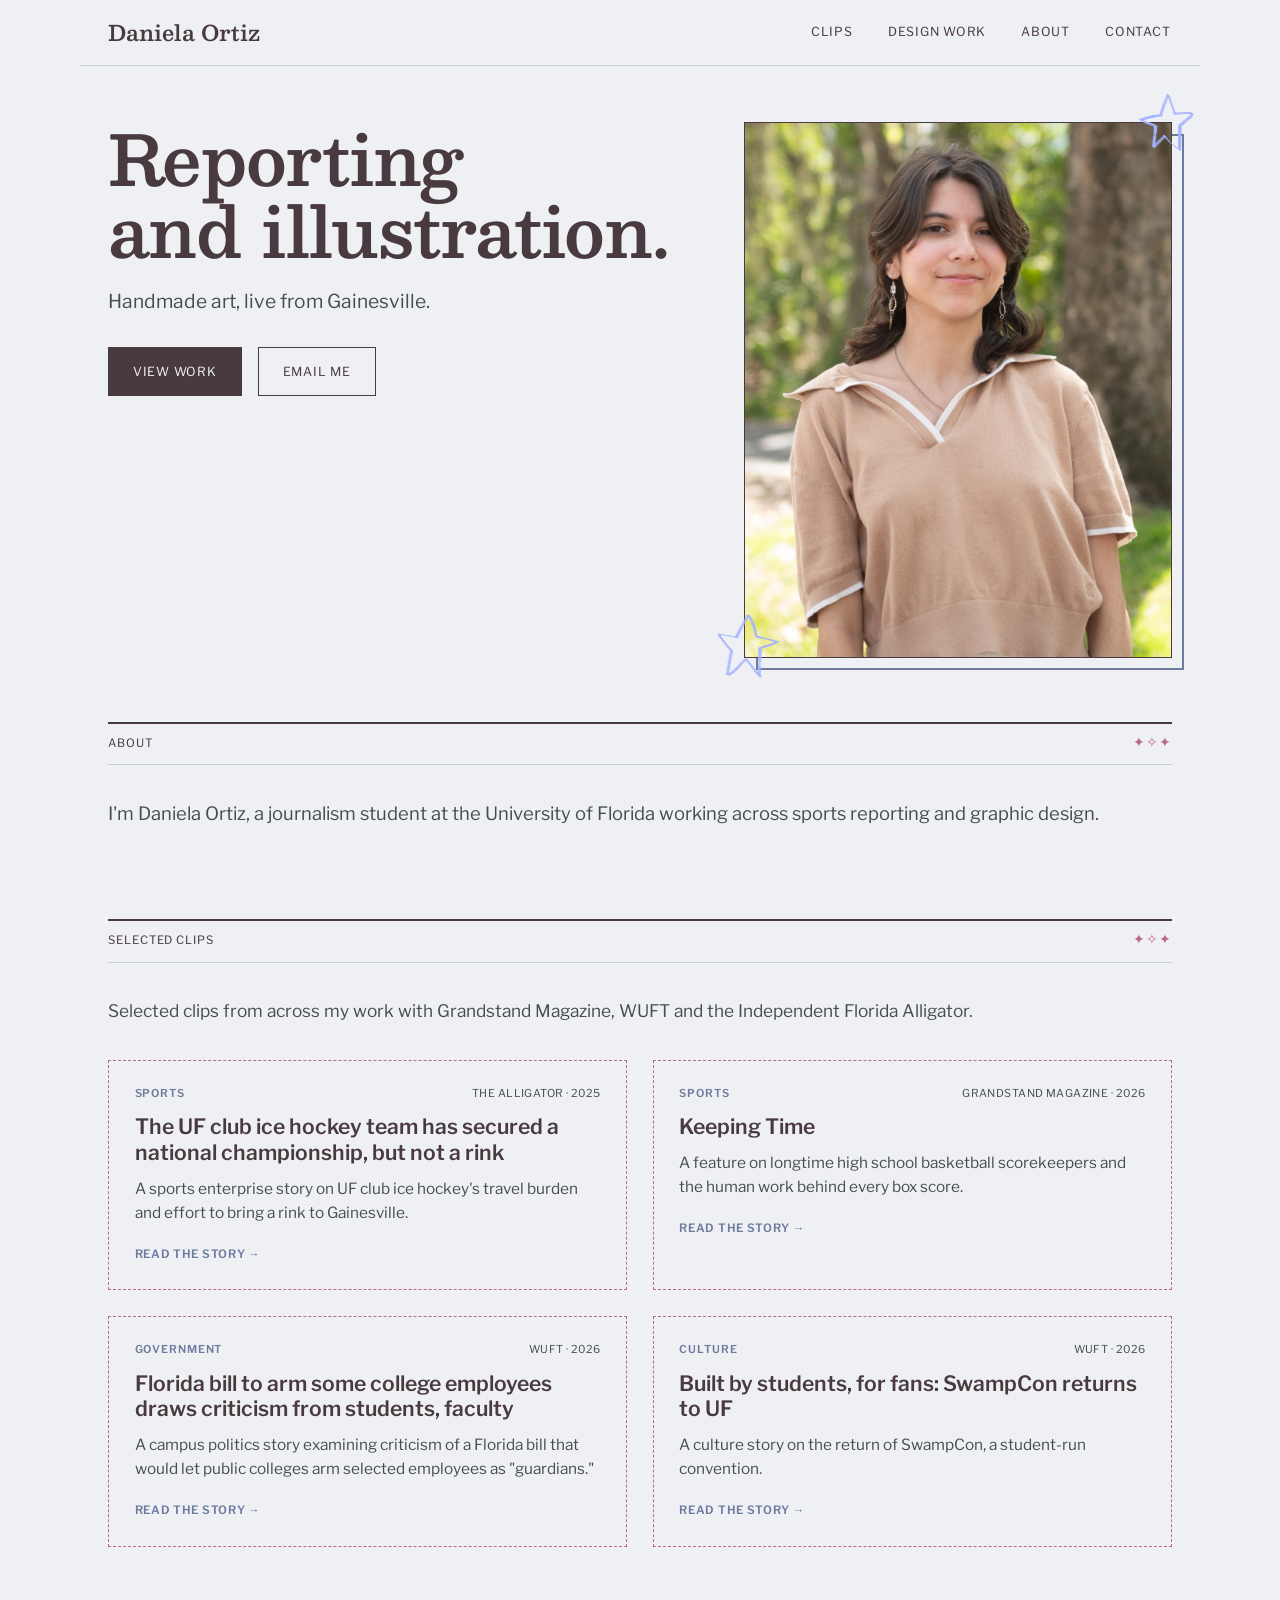
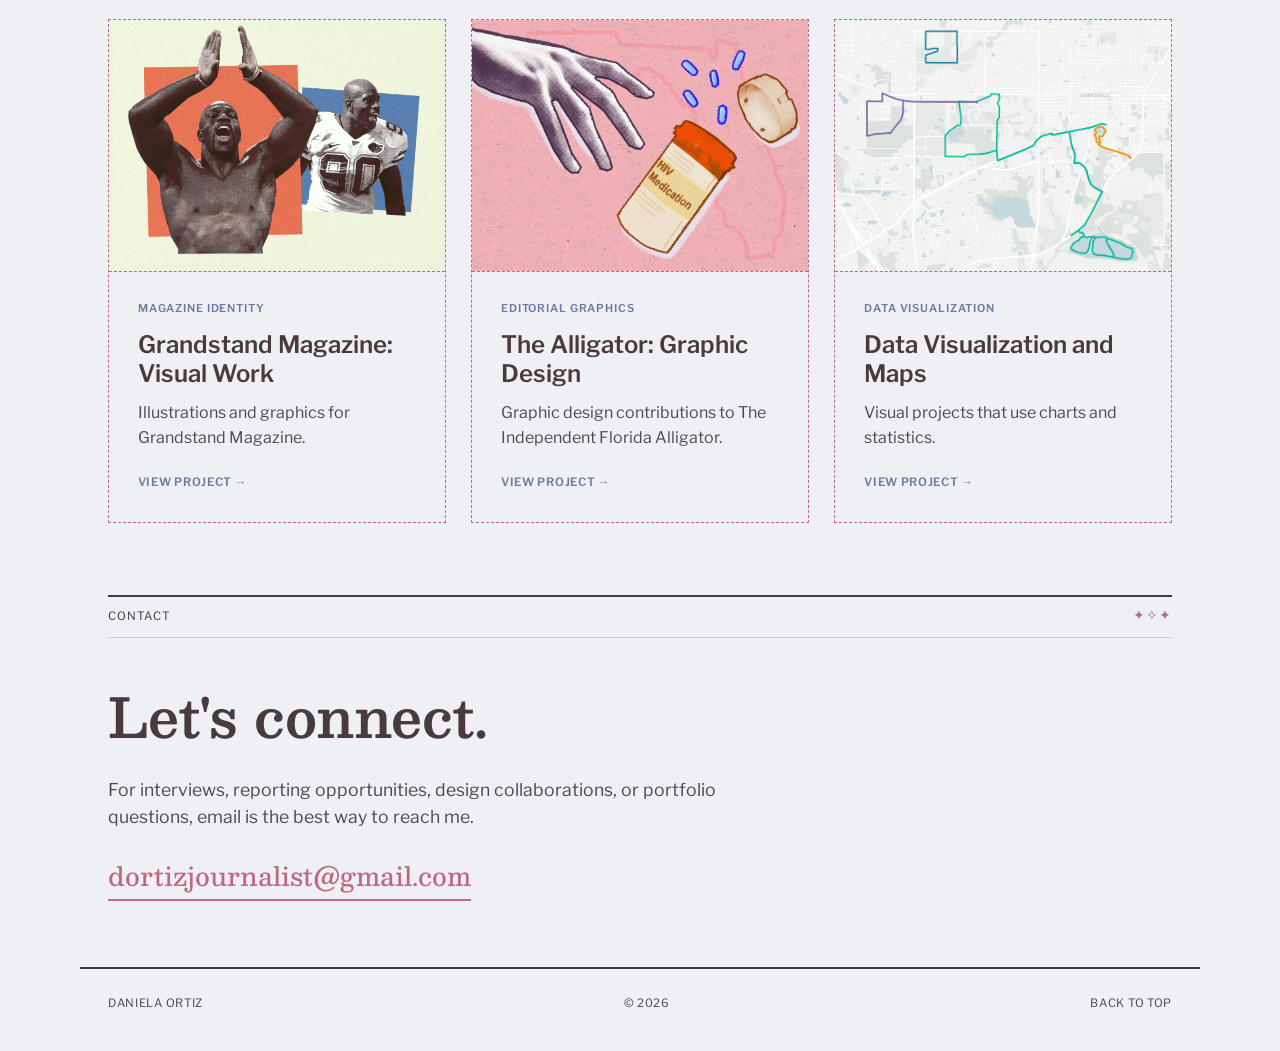
==== index.html @ f644c855 "Update project title to include 'and Maps'" ====
<!DOCTYPE html>
<html lang="en">
<head>
<meta charset="UTF-8">
<meta name="viewport" content="width=device-width, initial-scale=1.0">
<title>Daniela Ortiz | Journalism &amp; Design</title>
<meta name="description" content="Journalism clips, design work and visual storytelling from Gainesville, FL.">
<link rel="preconnect" href="https://fonts.googleapis.com">
<link rel="preconnect" href="https://fonts.gstatic.com" crossorigin>
<link href="https://fonts.googleapis.com/css2?family=Besley:wght@500;600;700&family=Libre+Franklin:wght@400;500;600;700&display=swap" rel="stylesheet">
<link rel="stylesheet" href="style.css">
</head>
  
<body>
<a class="skip-link" href="#main">Skip to content</a>

<header>
 <nav class="nav">
  <a class="nav-name" href="index.html">Daniela Ortiz</a>
  <div class="nav-links">
    <a href="#clips">Clips</a>
    <a href="#design">Design Work</a>
    <a href="#about">About</a>
    <a href="#contact">Contact</a>
  </div>
</nav>
</header>

<main id="main">

  <section class="cover" id="top">
    <div class="cover-text">
      <h1>Reporting<br>and illustration.</h1>
      <p class="dek">Handmade art, live from Gainesville.</p>
      <div class="cover-actions">
        <a class="btn btn-primary" href="#clips">View work</a>
        <a class="btn btn-ghost" href="mailto:dortizjournalist@gmail.com">Email me</a>
      </div>
    </div>
   <figure class="cover-photo">
  <div class="photo-frame">
    <img src="assets/Daniela%20Ortiz.jpg" alt="Portrait of Daniela Ortiz">
  </div>
</figure>
  </section>

  <section class="folio-section" id="about">
    <div class="folio">
      <span class="folio-name">About</span>
    </div>
    <p class="lead-graf">I'm Daniela Ortiz, a journalism student at the University of Florida working across sports reporting and graphic design. </p>
  </section>

  <section class="folio-section" id="clips">
    <div class="folio">
      <span class="folio-name">Selected Clips</span>
    </div>
    <p class="section-intro">Selected clips from across my work with Grandstand Magazine, WUFT and the Independent Florida Alligator.</p>

    <div class="clippings">
      <article class="clip-card tag-sports">
        <div class="clip-head">
          <span class="clip-tag">Sports</span>
          <span class="clip-meta">The Alligator · 2025</span>
        </div>
        <h3><a href="https://www.alligator.org/article/2025/09/the-uf-club-ice-hockey-team-has-secured-a-national-championship-but-not-a-rink">The UF club ice hockey team has secured a national championship, but not a rink</a></h3>
        <p>A sports enterprise story on UF club ice hockey's travel burden and effort to bring a rink to Gainesville.</p>
        <a class="read-link" href="https://www.alligator.org/article/2025/09/the-uf-club-ice-hockey-team-has-secured-a-national-championship-but-not-a-rink">Read the story →</a>
      </article>

      <article class="clip-card tag-sports">
        <div class="clip-head">
          <span class="clip-tag">Sports</span>
          <span class="clip-meta">Grandstand Magazine · 2026</span>
        </div>
        <h3><a href="https://www.grandstandmag.com/features/high-school-basketball-scorekeepers-gainesville-santa-fe/">Keeping Time</a></h3>
        <p>A feature on longtime high school basketball scorekeepers and the human work behind every box score.</p>
        <a class="read-link" href="https://www.grandstandmag.com/features/high-school-basketball-scorekeepers-gainesville-santa-fe/">Read the story →</a>
      </article>

      <article class="clip-card tag-government">
        <div class="clip-head">
          <span class="clip-tag">Government</span>
          <span class="clip-meta">WUFT · 2026</span>
        </div>
        <h3><a href="https://www.wuft.org/politics/2026-04-06/florida-bill-to-arm-some-college-employees-draws-criticism-from-students-faculty">Florida bill to arm some college employees draws criticism from students, faculty</a></h3>
        <p>A campus politics story examining criticism of a Florida bill that would let public colleges arm selected employees as "guardians."</p>
        <a class="read-link" href="https://www.wuft.org/politics/2026-04-06/florida-bill-to-arm-some-college-employees-draws-criticism-from-students-faculty">Read the story →</a>
      </article>

      <article class="clip-card tag-culture">
        <div class="clip-head">
          <span class="clip-tag">Culture</span>
          <span class="clip-meta">WUFT · 2026</span>
        </div>
        <h3><a href="https://www.wuft.org/text/2026-02-28/built-by-students-for-fans-swampcon-returns-to-campus">Built by students, for fans: SwampCon returns to UF</a></h3>
        <p>A culture story on the return of SwampCon, a student-run convention.</p>
        <a class="read-link" href="https://www.wuft.org/text/2026-02-28/built-by-students-for-fans-swampcon-returns-to-campus">Read the story →</a>
      </article>
    </div>
  </section>

  <section class="folio-section" id="design">
  <div class="design-grid">
  <article class="design-card">
    <a class="card-thumb" href="grandstand-visual-identity.html" tabindex="-1" aria-hidden="true">
      <img src="assets/thad.png" alt="">
    </a>
    <span class="design-tag">Magazine Identity</span>
    <h3><a href="grandstand-visual-identity.html">Grandstand Magazine: Visual Work</a></h3>
    <p>Illustrations and graphics for Grandstand Magazine.</p>
    <a class="read-link" href="grandstand-visual-identity.html">View project →</a>
  </article>

  <article class="design-card">
    <a class="card-thumb" href="alligator-graphic-design.html" tabindex="-1" aria-hidden="true">
      <img src="assets/hiv-funding.png" alt="">
    </a>
    <span class="design-tag">Editorial Graphics</span>
    <h3><a href="alligator-graphic-design.html">The Alligator: Graphic Design</a></h3>
    <p>Graphic design contributions to The Independent Florida Alligator.</p>
    <a class="read-link" href="alligator-graphic-design.html">View project →</a>
  </article>

  <article class="design-card">
    <a class="card-thumb" href="data-visualization.html" tabindex="-1" aria-hidden="true">
      <img src="assets/dw.png" alt="">
    </a>
    <span class="design-tag">Data Visualization</span>
    <h3><a href="data-visualization.html">Data Visualization and Maps</a></h3>
    <p>Visual projects that use charts and statistics.</p>
    <a class="read-link" href="data-visualization.html">View project →</a>
  </article>
</div>
  </section>

  <section class="folio-section contact-section" id="contact">
    <div class="folio">
      <span class="folio-name">Contact</span>
    </div>
    <h2>Let's connect.</h2>
    <p>For interviews, reporting opportunities, design collaborations, or portfolio questions, email is the best way to reach me.</p>
    <a class="email-link" href="mailto:dortizjournalist@gmail.com">dortizjournalist@gmail.com</a>
  </section>

</main>

<footer class="site-footer">
  <span>Daniela Ortiz</span>
  <span>© 2026</span>
  <a href="#top">Back to top</a>
</footer>

</body>
</html>
---- style.css ----
:root{
  --ink:#493a40;
  --ink-soft:#484C4E;
  --paper:#eef0f3;
  --paper-2:#E1E4E2;
  --rust:#be6984;
  --olive:#82627a;
  --gold:#6e7b9e;
  --line:#CBCFCB;
  --stars:#a4b3ff;
  --line-soft:#DBDEDA;
  --max:1120px;
  --serif:'Besley', serif;
  --sans:'Libre Franklin', sans-serif;
  --mono: 'Libre Franklin', sans-serif;
}

*{box-sizing:border-box;}
html{scroll-behavior:smooth;}
body{
  margin:0;
  background:var(--paper);
  color:var(--ink);
  font-family:var(--sans);
  font-size:16px;
  line-height:1.55;
  -webkit-font-smoothing:antialiased;
}
img{max-width:100%;display:block;}
a{color:inherit;text-decoration:none;}

.skip-link{
  position:absolute; left:-9999px; top:0;
  background:var(--ink); color:var(--paper);
  padding:.75rem 1.25rem; font-family:var(--mono); font-size:.85rem;
  z-index:100;
}
.skip-link:focus{left:1rem; top:1rem;}

a:focus-visible, button:focus-visible{
  outline:3px solid var(--rust);
  outline-offset:3px;
}

.wrap{max-width:var(--max); margin:0 auto; padding:0 1.75rem;}

/* ---------- MASTHEAD ---------- */
.nav{
  display:flex;
  justify-content:space-between;
  align-items:center;
  flex-wrap:wrap;
  gap:1rem;
  padding:1rem 1.75rem;
  max-width:var(--max);
  margin:0 auto;
  border-bottom:1px solid var(--line);
  background:var(--paper);
  position:sticky; top:0; z-index:10;
}
.nav-name{
  font-family:var(--serif);
  font-weight:600;
  font-size:1.35rem;
  text-transform:none;
  letter-spacing:0;
}
.nav-links{
  display:flex;
  gap:2rem;
  font-size:.78rem;
  letter-spacing:.06em;
  text-transform:uppercase;
}
.nav-links a{padding:.25rem .1rem; border-bottom:2px solid transparent;}
.nav-links a:hover{border-bottom-color:var(--rust);}

/* ---------- COVER (homepage hero) ---------- */
.cover{
  max-width:var(--max); margin:0 auto;
  padding:3.5rem 1.75rem 4rem;
  display:grid; grid-template-columns:1.15fr .85fr; gap:3.5rem;
  align-items:start;
}
.cover-text{grid-column:1;}
.kicker{
  font-family:var(--mono); font-size:.75rem; letter-spacing:.14em;
  text-transform:uppercase; color:var(--rust); font-weight:600;
  margin:0 0 1.1rem;
}
.cover h1{
  font-family:var(--serif); font-weight:600;
  font-size:clamp(2.4rem, 5.4vw, 4.4rem);
  line-height:1.04; margin:0 0 1.3rem; letter-spacing:-.01em;
}
.dek{
  font-size:1.2rem; color:var(--ink-soft); max-width:38ch;
  margin:0 0 1.9rem;
}
.cover-actions{display:flex; gap:1rem; flex-wrap:wrap; margin-bottom:2.2rem;}
.btn{
  font-family:var(--mono); font-size:.78rem; letter-spacing:.06em;
  text-transform:uppercase; padding:.85rem 1.5rem;
  border:1.5px solid var(--ink); transition:background .15s, color .15s;
  display:inline-block;
}
.btn-primary{background:var(--ink); color:var(--paper);}
.btn-primary:hover{background:var(--rust); border-color:var(--rust);}
.btn-ghost{background:transparent; color:var(--ink);}
.btn-ghost:hover{background:var(--ink); color:var(--paper);}
.byline{
  font-family:var(--mono); font-size:.72rem; letter-spacing:.08em;
  text-transform:uppercase; color:var(--ink-soft);
}
.cover-photo {
  grid-column: 2;
  margin: 0;
  position: relative;
  isolation: isolate;
}

.cover-photo::before {
  content: "";
  position: absolute;
  inset: 12px -12px -12px 12px;
  border: 2px solid var(--gold);
  z-index: -1;
  pointer-events: none;
}

.cover-photo img {
  width: 100%;
  aspect-ratio: 4/5;
  object-fit: cover;
  border: 1px solid var(--ink);
}

.photo-frame::before,
.photo-frame::after{
  content:"";
  position:absolute;
  width:80px;
  height:80px;
  background:var(--stars);
  -webkit-mask:var(--star) center/contain no-repeat;
  mask:var(--star) center/contain no-repeat;
  pointer-events:none;
  z-index:1;
}
.photo-frame::before{
  --star:url("assets/star-1.png");
  top:-38px;
  right:-36px;
  transform:rotate(12deg);
}
.photo-frame::after{
  --star:url("assets/star-2.png");
  bottom:-30px;
  left:-34px;
  transform:rotate(-8deg);
}

/* ---------- FOLIO / SECTIONS ---------- */
.folio-section{max-width:var(--max); margin:0 auto; padding:0 1.75rem 4.5rem;}
.folio{
  display:flex; justify-content:space-between; align-items:baseline;
  border-top:2px solid var(--ink); border-bottom:1px solid var(--line);
  padding:.7rem 0; margin-bottom:2.2rem;
  font-family:var(--mono); font-size:.72rem; letter-spacing:.08em;
  text-transform:uppercase;
}
.folio-num{color:var(--rust); font-weight:600;}
.folio-name{color:var(--ink);}
.folio-page{color:var(--ink-soft);}

.folio::after{
  content:"✦✧✦";
  margin-left:auto;
  color:var(--rust);
  font-size:.9rem;
  line-height:1;
}

.lead-graf{font-size:1.15rem; max-width:85ch; color:var(--ink-soft);}
.drop-cap{
  float:left; font-family:var(--serif); font-weight:700;
  font-size:4.6rem; line-height:.78; color:var(--rust);
  padding:.1rem .5rem 0 0;
}
.section-intro{font-size:1.08rem; color:var(--ink-soft); max-width:none; margin-bottom:2.2rem;}

/* ---------- CLIPPINGS ---------- */
.clippings{display:grid; grid-template-columns:1fr 1fr; gap:1.6rem;}
.clip-card{
  background:var(--paper-2);
  padding:1.5rem 1.6rem;
}
.clip-head{
  display:flex; justify-content:space-between; align-items:baseline;
  flex-wrap:wrap; gap:.4rem; margin-bottom:.8rem;
}
.clip-tag{
  font-family:var(--mono); font-size:.68rem; letter-spacing:.08em;
  text-transform:uppercase; font-weight:600; color:var(--gold);
}
.tag-government .clip-tag{color:var(--gold);}
.tag-culture .clip-tag{color:var(--gold);}
.clip-meta{
  font-family:var(--mono); font-size:.68rem; letter-spacing:.04em;
  text-transform:uppercase; color:var(--ink-soft);
}
.clip-card h3{
  font-family:var(--sans); font-weight:600; font-size:1.32rem;
  line-height:1.22; margin:0 0 .7rem;
}
.design-card h3{
  font-family:var(--sans); font-weight:600; font-size:1.5rem;
  margin:0 0 .8rem; line-height:1.2;
}
.clip-card{
  background:transparent;
  border:1.8px dashed var(--rust);
  padding:1.5rem 1.6rem;
}
.clip-card h3 a:hover{color:var(--gold);}
.clip-card p{font-size:.96rem; color:var(--ink-soft); margin:0 0 1rem;}
.read-link{
  font-family:var(--mono); font-size:.72rem; letter-spacing:.06em;
  text-transform:uppercase; color:var(--gold); font-weight:600;
  display:inline-block; transition:transform .15s;
}
.read-link:hover{transform:translateX(3px);}

/* ---------- DESIGN WORK ---------- */
.card-thumb{
  display:block;
  margin:-1.8rem -1.8rem 1.4rem;
  overflow:hidden;
  border-bottom:1.5px dashed var(--rust);
}
.card-thumb img{
  width:100%;
  aspect-ratio:4/3;
  object-fit:cover;
  transition:transform .3s;
}
.card-thumb:hover img{
  transform:scale(1.03);
}
.design-grid{display:grid; grid-template-columns:repeat(auto-fit, minmax(280px,1fr)); gap:1.6rem;}
.design-card{
  border:1px solid var(--ink); padding:1.8rem;
  background:var(--paper);
}
.design-tag{
  font-family:var(--mono); font-size:.68rem; letter-spacing:.08em;
  text-transform:uppercase; color:var(--gold); font-weight:600;
  display:inline-block; margin-bottom:.9rem;
}
.design-card{
  border:1.5px dashed var(--rust);
  padding:1.8rem;
  background:transparent;
}
.design-card h3 a:hover{color:var(--rust);}
.design-card p{color:var(--ink-soft); margin:0 0 1.1rem;}

}
.clip-card h3,
.design-card h3{
  margin:0 0 .6rem;
  line-height:1.25;
}

/* ---------- CONTACT ---------- */
.contact-section h2{
  font-family:var(--serif); font-weight:600;
  font-size:clamp(2.1rem, 5vw, 3.4rem); margin:0 0 1.1rem;
}
.contact-section p{font-size:1.1rem; color:var(--ink-soft); max-width:52ch; margin:0 0 1.6rem;}
.email-link{
  font-family:var(--serif); font-size:1.6rem; font-weight:500;
  color:var(--rust); border-bottom:2px solid var(--rust);
  padding-bottom:.15rem;
}
.email-link:hover{color:var(--ink); border-color:var(--ink);}

/* ---------- PROJECT / SUBPAGES ---------- */
.breadcrumb{
  font-family:var(--mono); font-size:.72rem; letter-spacing:.06em;
  text-transform:uppercase; color:var(--ink-soft); margin:0 0 1.2rem;
}
.breadcrumb a:hover{color:var(--rust);}

.project-hero{max-width:var(--max); margin:0 auto; padding:2.2rem 1.75rem 0;}
.project-hero h1{
  font-family:var(--serif); font-weight:600;
  font-size:clamp(2.2rem, 5vw, 3.8rem);
  line-height:1.05; margin:.35rem 0 1rem; letter-spacing:-.01em;
}

.meta-row{
  max-width:var(--max); margin:0 auto; padding:0 1.75rem 1.3rem;
  display:flex; flex-wrap:wrap; gap:.4rem 2.2rem;
  font-family:var(--mono); font-size:.74rem; letter-spacing:.05em;
  text-transform:uppercase; color:var(--ink-soft);
  border-bottom:1px solid var(--line);
}
.meta-row strong{color:var(--ink); font-weight:600;}
.project-body{padding-top:2.2rem;}

.tk-block{
  border:1.5px dashed var(--gold); background:var(--paper-2);
  padding:1.4rem 1.6rem; margin:1.8rem 0 2.2rem; max-width:66ch;
}
.tk-label{
  font-family:var(--mono); font-weight:700; font-size:.72rem;
  letter-spacing:.1em; color:var(--gold); margin:0 0 .5rem;
}
.tk-block p:last-child{color:var(--ink-soft); font-size:.95rem; margin:0;}

.tk-grid{display:grid; grid-template-columns:repeat(3, 1fr); gap:1.4rem; margin-top:.5rem;}
.tk-card{
  border:1.5px dashed var(--line); padding:1.5rem;
  display:flex; flex-direction:column; gap:.5rem;
}
.tk-card .tk-label{margin-bottom:0; color:var(--ink-soft);}
.tk-card p{color:var(--ink-soft); font-size:.92rem; margin:0;}

.gallery-hint{
  font-family:var(--mono); font-size:.76rem; letter-spacing:.03em;
  color:var(--ink-soft); margin:1.4rem 0 0;

}
.gallery{
  display:grid;
  grid-template-columns:repeat(2, 1fr);
  gap:2rem;
  margin:1.6rem 0 2.4rem;
  align-items:stretch;
}
.gallery-figure img{
  width:100%;
  height:auto;
  max-height:none;
  object-fit:contain;
  display:block;
}
.gallery-figure{margin:0; border:1px solid var(--ink); background:var(--paper);}
.gallery-link{
  display:grid; place-items:center;
  background:var(--paper-2); padding:1.25rem;
}
.gallery-figure figcaption{
  font-family:var(--mono);
  font-size:.72rem;
  line-height:1.55;
  color:var(--ink-soft);
  padding:.7rem .9rem;
}
.gallery-figure{
  display:flex;
  flex-direction:column;
}
.gallery-link{
  flex:1;
}
.gallery-figure figcaption em{color:var(--ink); font-style:normal; font-weight:600;}

.caption-link{
  display:block;
  margin-top:.5rem;
  font-size:.72rem;
  letter-spacing:.06em;
  text-transform:uppercase;
  font-weight:600;
  color:var(--gold);
  transition:color .15s;
}
.caption-link:hover{
  color:var(--rust);
}

.viz-list{display:grid; gap:1.8rem; max-width:800px; margin:1.6rem auto 0;}
.viz-card{background:var(--paper-2); padding:1.6rem 1.7rem;}
.viz-tag{
  font-family:var(--mono); font-size:.68rem; letter-spacing:.08em;
  text-transform:uppercase; font-weight:600; color:var(--gold);
  display:block; margin-bottom:.8rem;
}
.viz-card p{font-size:.98rem; color:var(--ink-soft); margin:0 0 1.2rem; max-width:65ch;}
.viz-embed{border:1px solid var(--line); background:var(--paper); overflow:hidden;}

.project-hero h1{
  margin:.35rem 0 .5rem;
}
.project-body{
  padding-top:1rem;
}
.project-body .lead-graf{
  margin-top:0;
}

/* ---------- FOOTER ---------- */
.site-footer{
  max-width:var(--max); margin:0 auto;
  display:flex; justify-content:space-between; align-items:center;
  flex-wrap:wrap; gap:.8rem;
  border-top:2px solid var(--ink);
  padding:1.6rem 1.75rem 2.4rem;
  font-family:var(--mono); font-size:.72rem; letter-spacing:.06em;
  text-transform:uppercase; color:var(--ink-soft);
}
.site-footer a:hover{color:var(--rust);}

/* ---------- RESPONSIVE ---------- */
@media (max-width:820px){
  .cover{grid-template-columns:1fr; gap:2.2rem;}
  .cover-photo{grid-column:1; max-width:340px;}
  .clippings, .design-grid, .tk-grid{grid-template-columns:1fr;}
  .nav{gap:1.3rem;}
  .masthead-meta{flex-direction:column; gap:.3rem; align-items:flex-start; text-align:left;}
}

@media (prefers-reduced-motion: reduce){
  html{scroll-behavior:auto;}
  *{transition:none !important;}
}
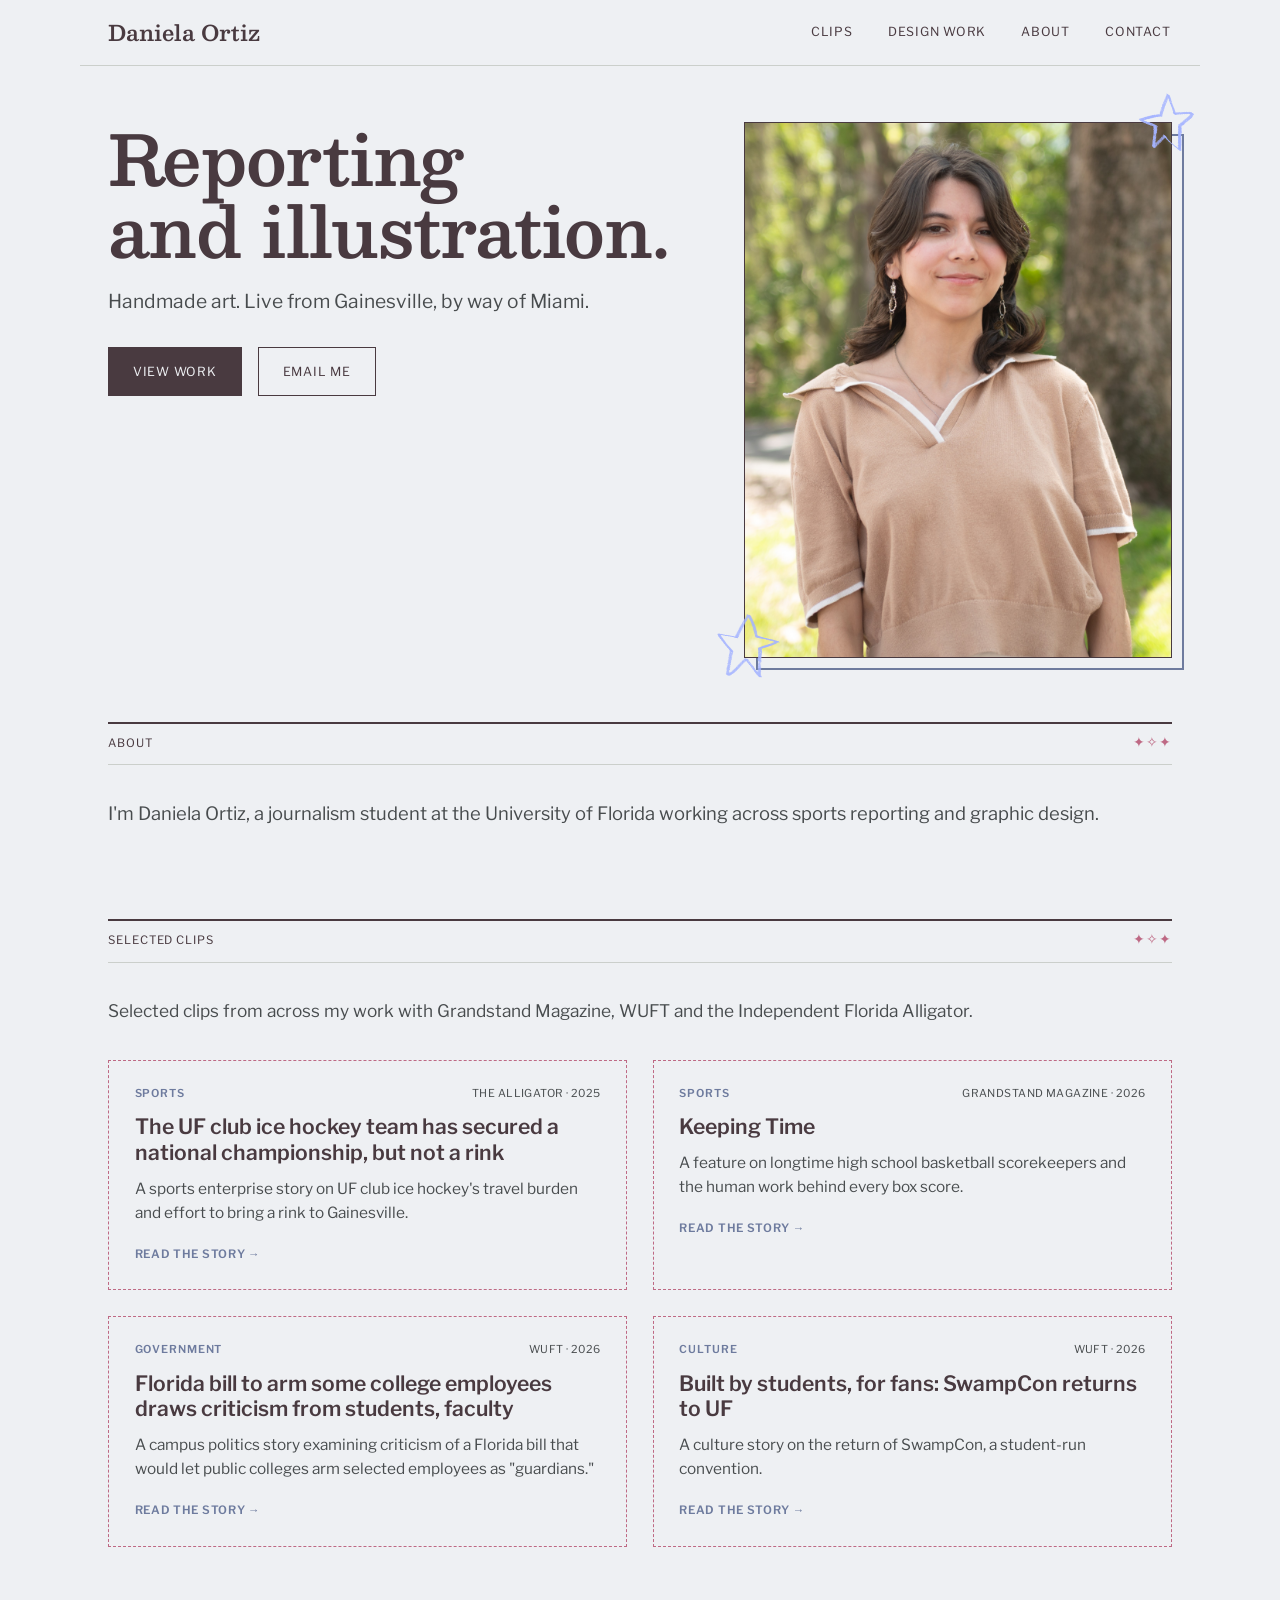
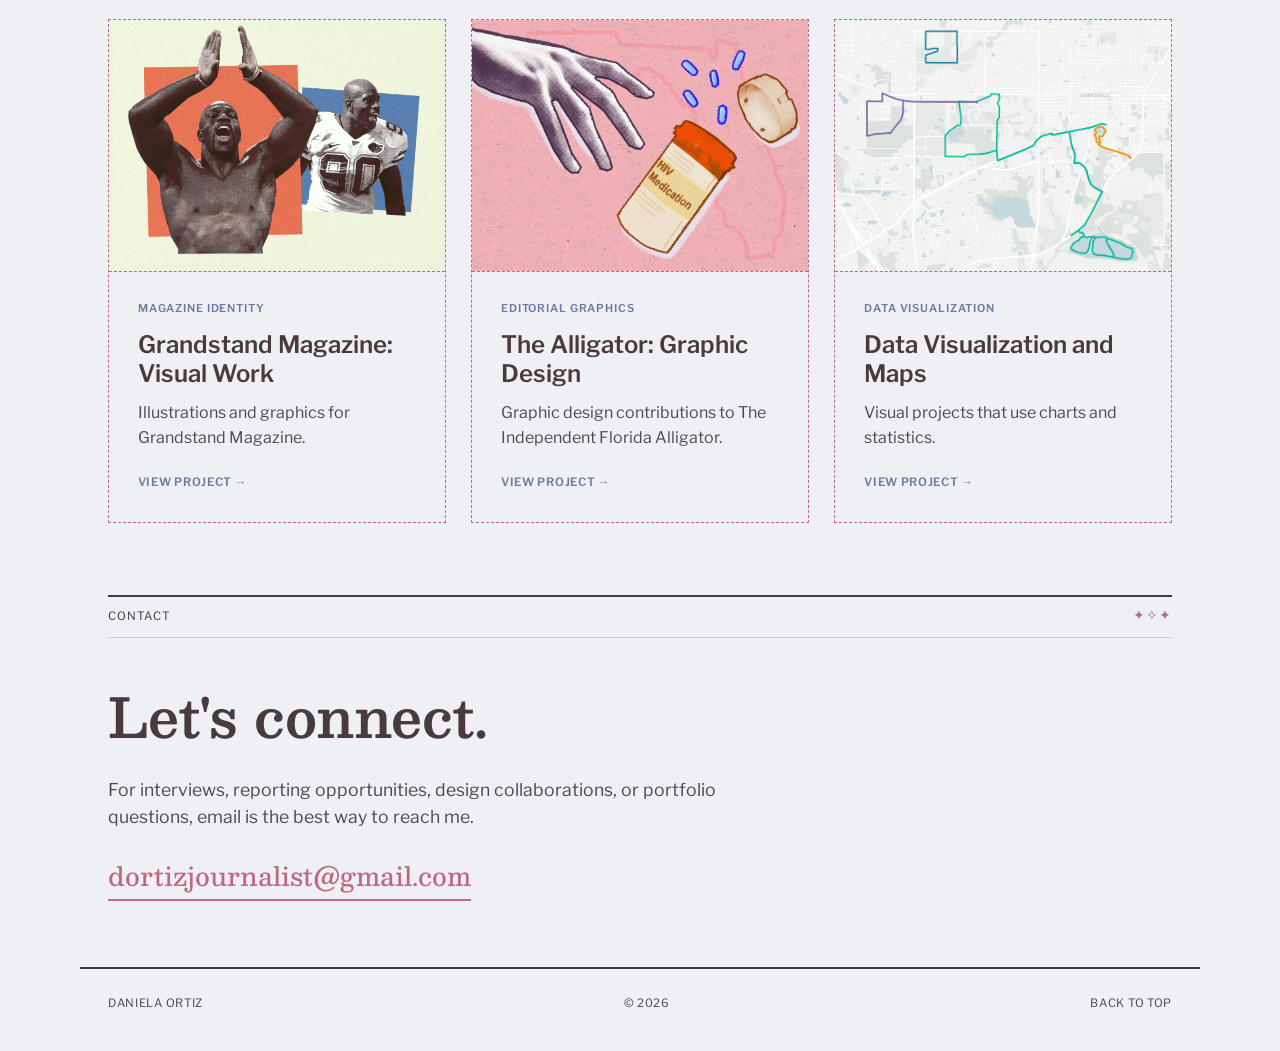
==== commit 025df331: "Update dek paragraph for clarity and detail" ====
--- a/index.html
+++ b/index.html
@@ -31,7 +31,7 @@
   <section class="cover" id="top">
     <div class="cover-text">
       <h1>Reporting<br>and illustration.</h1>
-      <p class="dek">Handmade art, live from Gainesville.</p>
+      <p class="dek">Handmade art. Live from Gainesville, by way of Miami.</p>
       <div class="cover-actions">
         <a class="btn btn-primary" href="#clips">View work</a>
         <a class="btn btn-ghost" href="mailto:dortizjournalist@gmail.com">Email me</a>
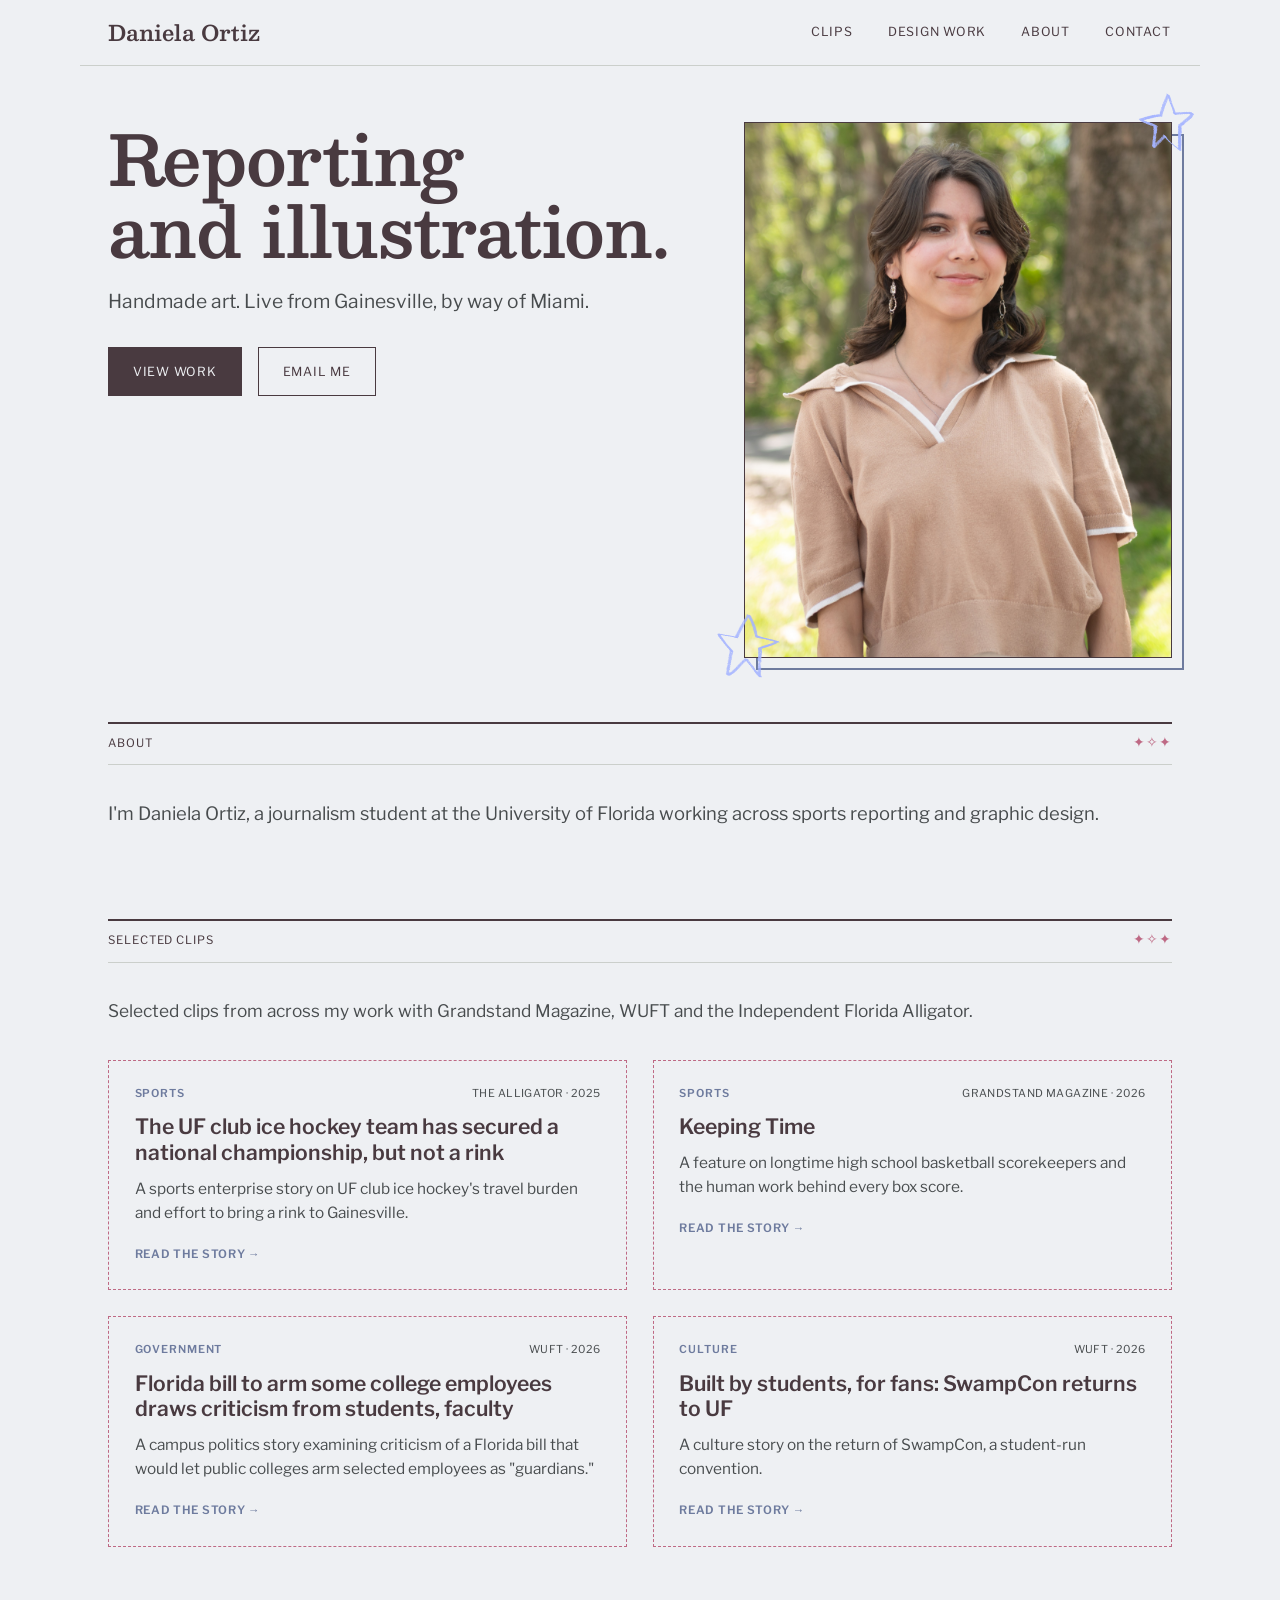
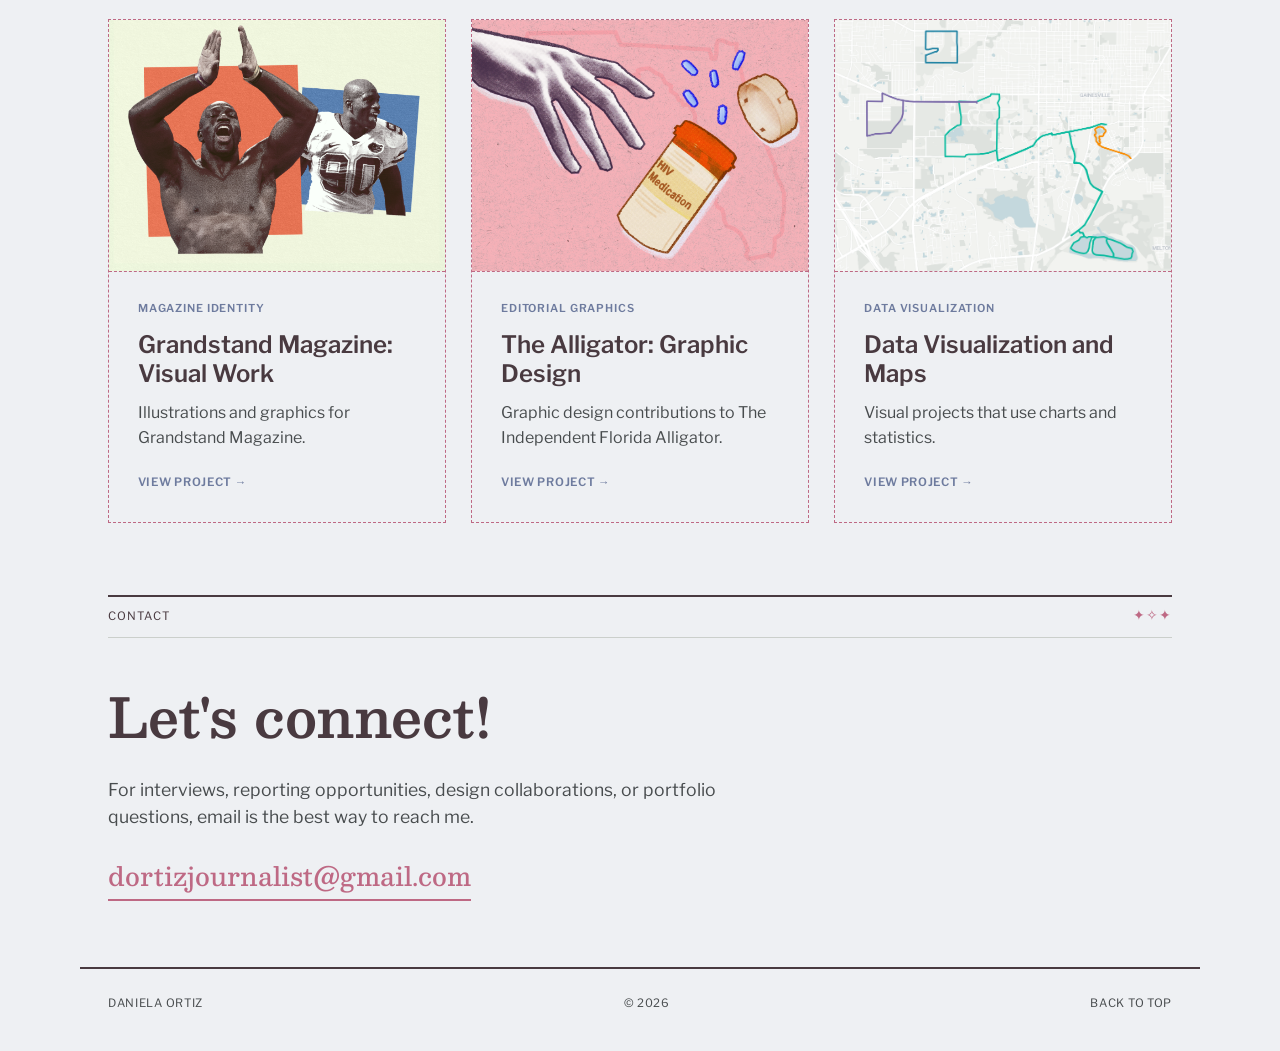
==== commit 9ea0a04d: "Fix punctuation in contact section heading" ====
--- a/index.html
+++ b/index.html
@@ -138,7 +138,7 @@
     <div class="folio">
       <span class="folio-name">Contact</span>
     </div>
-    <h2>Let's connect.</h2>
+    <h2>Let's connect!</h2>
     <p>For interviews, reporting opportunities, design collaborations, or portfolio questions, email is the best way to reach me.</p>
     <a class="email-link" href="mailto:dortizjournalist@gmail.com">dortizjournalist@gmail.com</a>
   </section>
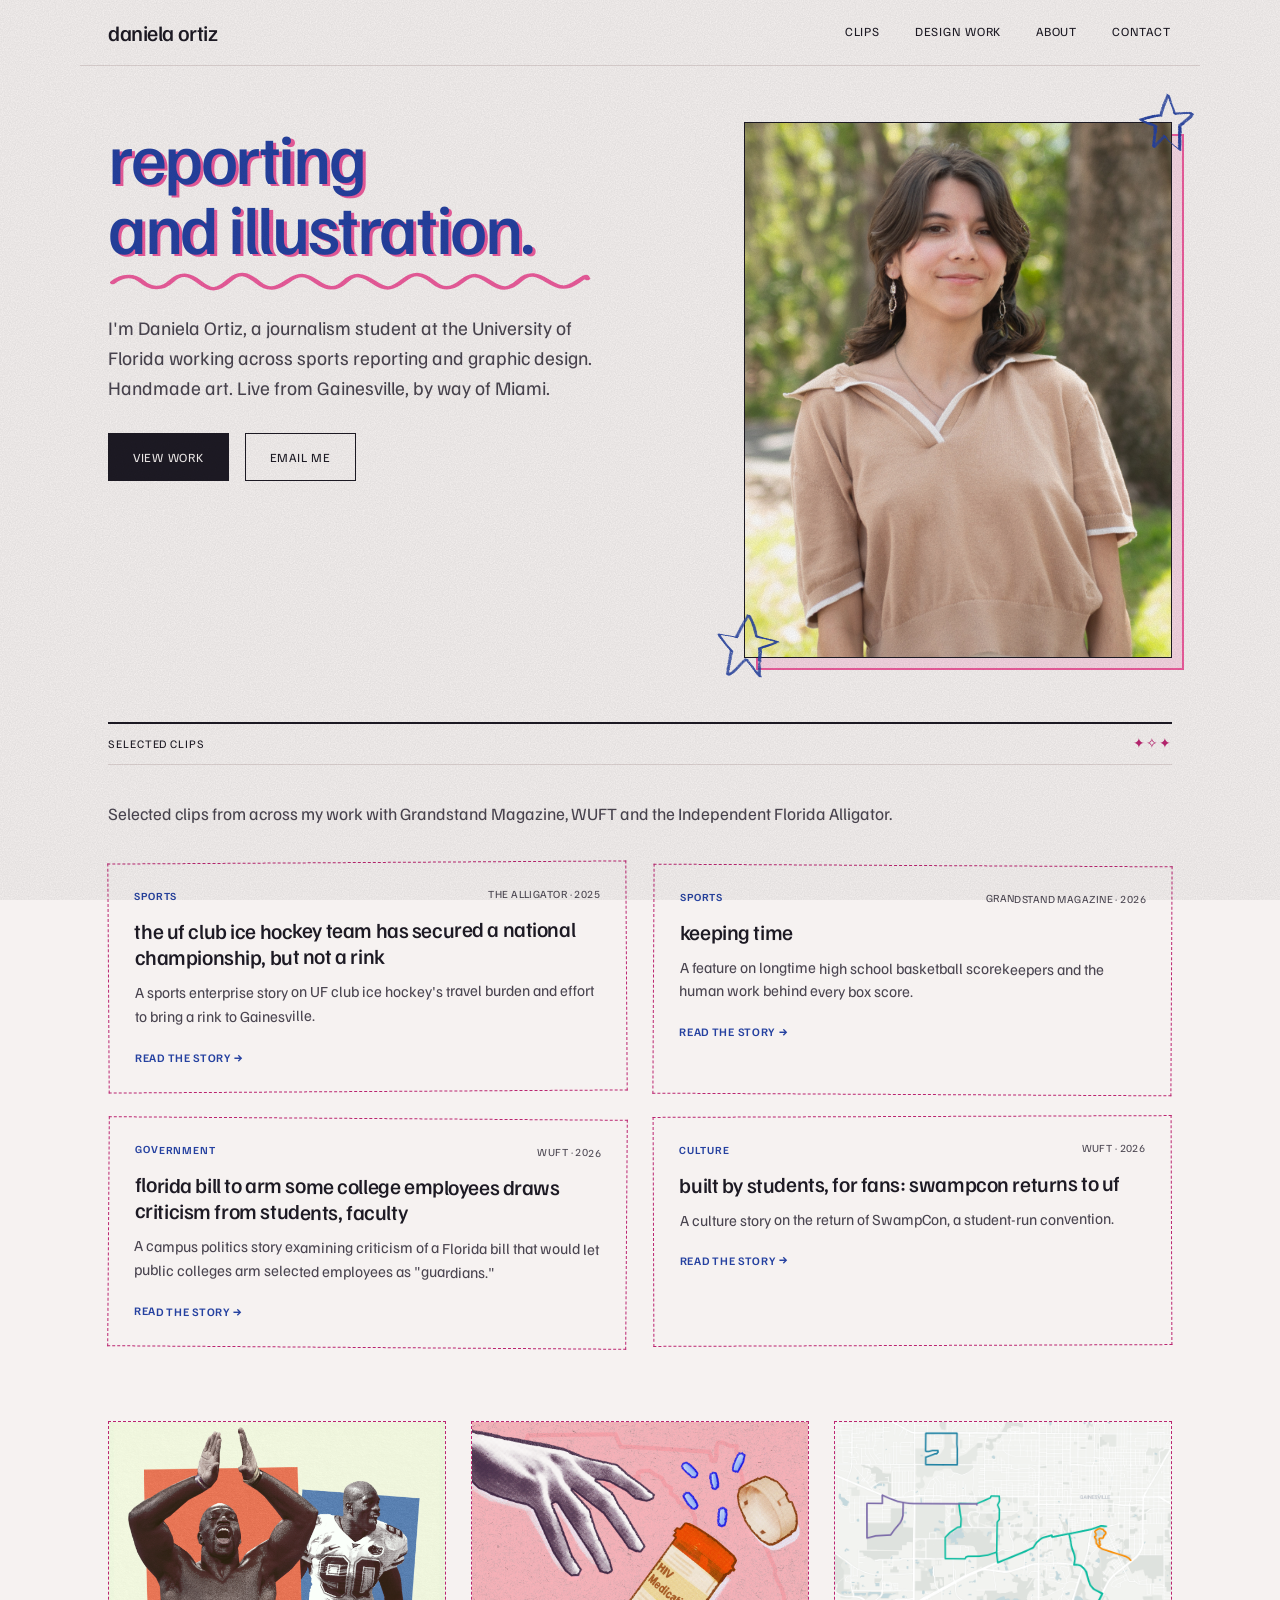
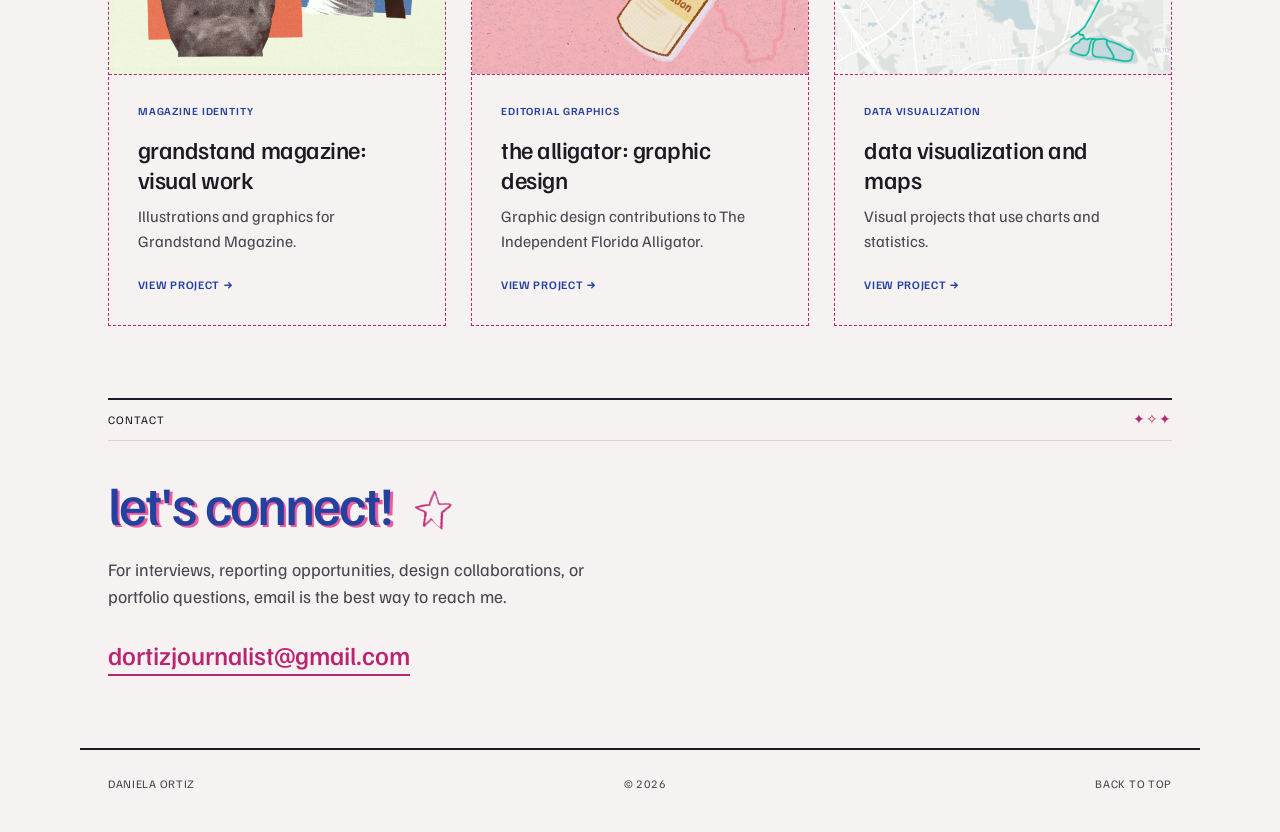
==== commit 3b992885: "Revise cover text and remove about section Updated the cover section with a more detailed introducti" ====
--- a/index.html
+++ b/index.html
@@ -7,7 +7,7 @@
 <meta name="description" content="Journalism clips, design work and visual storytelling from Gainesville, FL.">
 <link rel="preconnect" href="https://fonts.googleapis.com">
 <link rel="preconnect" href="https://fonts.gstatic.com" crossorigin>
-<link href="https://fonts.googleapis.com/css2?family=Besley:wght@500;600;700&family=Libre+Franklin:wght@400;500;600;700&display=swap" rel="stylesheet">
+<link href="https://fonts.googleapis.com/css2?family=Familjen+Grotesk:wght@400;500;600;700&display=swap" rel="stylesheet">
 <link rel="stylesheet" href="style.css">
 </head>
   
@@ -29,9 +29,9 @@
 <main id="main">
 
   <section class="cover" id="top">
-    <div class="cover-text">
+    <div class="cover-text" id="about">
       <h1>Reporting<br>and illustration.</h1>
-      <p class="dek">Handmade art. Live from Gainesville, by way of Miami.</p>
+      <p class="dek">I'm Daniela Ortiz, a journalism student at the University of Florida working across sports reporting and graphic design. Handmade art. Live from Gainesville, by way of Miami.</p>
       <div class="cover-actions">
         <a class="btn btn-primary" href="#clips">View work</a>
         <a class="btn btn-ghost" href="mailto:dortizjournalist@gmail.com">Email me</a>
@@ -42,13 +42,6 @@
     <img src="assets/Daniela%20Ortiz.jpg" alt="Portrait of Daniela Ortiz">
   </div>
 </figure>
-  </section>
-
-  <section class="folio-section" id="about">
-    <div class="folio">
-      <span class="folio-name">About</span>
-    </div>
-    <p class="lead-graf">I'm Daniela Ortiz, a journalism student at the University of Florida working across sports reporting and graphic design. </p>
   </section>
 
   <section class="folio-section" id="clips">
--- a/style.css
+++ b/style.css
@@ -1,18 +1,36 @@
+/* Apfel Grotezk by Collletttivo — files live in /fonts */
+@font-face{
+  font-family:'Apfel Grotezk';
+  src:url("fonts/ApfelGrotezk-Regular.woff2") format("woff2");
+  font-weight:400; font-style:normal; font-display:swap;
+}
+@font-face{
+  font-family:'Apfel Grotezk';
+  src:url("fonts/ApfelGrotezk-Mittel.woff2") format("woff2");
+  font-weight:500; font-style:normal; font-display:swap;
+}
+@font-face{
+  font-family:'Apfel Grotezk';
+  src:url("fonts/ApfelGrotezk-Fett.woff2") format("woff2");
+  font-weight:700; font-style:normal; font-display:swap;
+}
+
 :root{
-  --ink:#493a40;
-  --ink-soft:#484C4E;
-  --paper:#eef0f3;
-  --paper-2:#E1E4E2;
-  --rust:#be6984;
-  --olive:#82627a;
-  --gold:#6e7b9e;
-  --line:#CBCFCB;
-  --stars:#a4b3ff;
-  --line-soft:#DBDEDA;
+  /* riso palette: fluoro pink + federal blue on newsprint */
+  --ink:#1d1a24;
+  --ink-soft:#4a4550;
+  --paper:#f6f2f1;
+  --paper-2:#ece5e4;
+  --pink:#ec5c9c;      /* fills and offsets — too light for small text */
+  --pink-ink:#bb2470;  /* pink for text and thin rules */
+  --pink-soft:#f6d6e3;
+  --blue:#2541a0;      /* deep cobalt */
+  --line:#ddd3d2;
+  --grain:url("data:image/svg+xml,%3Csvg xmlns='http://www.w3.org/2000/svg' width='200' height='200'%3E%3Cfilter id='n'%3E%3CfeTurbulence type='fractalNoise' baseFrequency='.85' numOctaves='3' stitchTiles='stitch'/%3E%3CfeColorMatrix values='0 0 0 0 0 0 0 0 0 0 0 0 0 0 0 0 0 0 .55 0'/%3E%3C/filter%3E%3Crect width='100%25' height='100%25' filter='url(%23n)'/%3E%3C/svg%3E");
   --max:1120px;
-  --serif:'Besley', serif;
-  --sans:'Libre Franklin', sans-serif;
-  --mono: 'Libre Franklin', sans-serif;
+  --display:'Apfel Grotezk', 'Familjen Grotesk', sans-serif;
+  --sans:'Familjen Grotesk', sans-serif;
+  --mono:'Familjen Grotesk', sans-serif;
 }
 
 *{box-sizing:border-box;}
@@ -26,6 +44,12 @@
   line-height:1.55;
   -webkit-font-smoothing:antialiased;
 }
+/* paper grain over the whole page */
+body::after{
+  content:""; position:fixed; inset:0; z-index:1000;
+  background:var(--grain); opacity:.18; mix-blend-mode:multiply;
+  pointer-events:none;
+}
 img{max-width:100%;display:block;}
 a{color:inherit;text-decoration:none;}
 
@@ -38,7 +62,7 @@
 .skip-link:focus{left:1rem; top:1rem;}
 
 a:focus-visible, button:focus-visible{
-  outline:3px solid var(--rust);
+  outline:3px solid var(--pink-ink);
   outline-offset:3px;
 }
 
@@ -59,11 +83,16 @@
   position:sticky; top:0; z-index:10;
 }
 .nav-name{
-  font-family:var(--serif);
-  font-weight:600;
+  font-family:var(--display);
+  font-weight:500;
   font-size:1.35rem;
-  text-transform:none;
-  letter-spacing:0;
+  text-transform:lowercase;
+  letter-spacing:-.02em;
+  transition:color .15s, text-shadow .15s;
+}
+.nav-name:hover{
+  color:var(--blue);
+  text-shadow:.06em .045em 0 var(--pink);
 }
 .nav-links{
   display:flex;
@@ -73,7 +102,7 @@
   text-transform:uppercase;
 }
 .nav-links a{padding:.25rem .1rem; border-bottom:2px solid transparent;}
-.nav-links a:hover{border-bottom-color:var(--rust);}
+.nav-links a:hover{border-bottom-color:var(--pink-ink);}
 
 /* ---------- COVER (homepage hero) ---------- */
 .cover{
@@ -85,16 +114,34 @@
 .cover-text{grid-column:1;}
 .kicker{
   font-family:var(--mono); font-size:.75rem; letter-spacing:.14em;
-  text-transform:uppercase; color:var(--rust); font-weight:600;
+  text-transform:uppercase; color:var(--pink-ink); font-weight:600;
   margin:0 0 1.1rem;
 }
 .cover h1{
-  font-family:var(--serif); font-weight:600;
+  font-family:var(--display); font-weight:500;
   font-size:clamp(2.4rem, 5.4vw, 4.4rem);
-  line-height:1.04; margin:0 0 1.3rem; letter-spacing:-.01em;
-}
+  line-height:1; margin:0 0 1.3rem; letter-spacing:-.035em;
+  text-transform:lowercase;
+  color:var(--blue);
+  text-shadow:.045em .035em 0 var(--pink); /* misregistered riso overprint */
+}
+/* hand-drawn squiggle under the headline */
+.cover h1::after{
+  content:""; display:block;
+  width:min(7em, 100%); height:.32em; margin-top:.14em;
+  background:var(--pink);
+  -webkit-mask:var(--squiggle) left center/100% 100% no-repeat;
+  mask:var(--squiggle) left center/100% 100% no-repeat;
+  --squiggle:url("data:image/svg+xml,%3Csvg xmlns='http://www.w3.org/2000/svg' viewBox='0 0 300 24' preserveAspectRatio='none'%3E%3Cpath d='M3 13 C9 5 16 5 21 12 S33 21 39 12 S50 4 57 13 S68 21 75 11 S87 5 93 13 S104 20 111 12 S122 4 129 12 S141 21 147 12 S158 5 165 13 S176 20 183 11 S195 4 201 12 S212 21 219 12 S230 5 237 13 S249 20 255 11 S266 5 273 12 S284 20 291 12 S296 8 297 9' fill='none' stroke='black' stroke-width='3.5' stroke-linecap='round'/%3E%3C/svg%3E");
+}
+@keyframes squiggle-wobble{
+  0%  {transform:none;}
+  33% {transform:scaleY(-1) translateX(.04em);}
+  66% {transform:scale(1.02, .8) rotate(-.6deg);}
+}
+.cover h1:hover::after{animation:squiggle-wobble .45s step-end infinite;}
 .dek{
-  font-size:1.2rem; color:var(--ink-soft); max-width:38ch;
+  font-size:1.2rem; color:var(--ink-soft); max-width:46ch; text-wrap:pretty;
   margin:0 0 1.9rem;
 }
 .cover-actions{display:flex; gap:1rem; flex-wrap:wrap; margin-bottom:2.2rem;}
@@ -105,7 +152,7 @@
   display:inline-block;
 }
 .btn-primary{background:var(--ink); color:var(--paper);}
-.btn-primary:hover{background:var(--rust); border-color:var(--rust);}
+.btn-primary:hover{background:var(--pink); border-color:var(--pink); color:var(--ink);}
 .btn-ghost{background:transparent; color:var(--ink);}
 .btn-ghost:hover{background:var(--ink); color:var(--paper);}
 .byline{
@@ -123,7 +170,8 @@
   content: "";
   position: absolute;
   inset: 12px -12px -12px 12px;
-  border: 2px solid var(--gold);
+  border: 2px solid var(--pink);
+  background: var(--pink-soft);
   z-index: -1;
   pointer-events: none;
 }
@@ -141,7 +189,7 @@
   position:absolute;
   width:80px;
   height:80px;
-  background:var(--stars);
+  background:var(--blue);
   -webkit-mask:var(--star) center/contain no-repeat;
   mask:var(--star) center/contain no-repeat;
   pointer-events:none;
@@ -149,16 +197,30 @@
 }
 .photo-frame::before{
   --star:url("assets/star-1.png");
+  --r:12deg;
   top:-38px;
   right:-36px;
-  transform:rotate(12deg);
+  transform:rotate(var(--r));
 }
 .photo-frame::after{
   --star:url("assets/star-2.png");
+  --r:-8deg;
   bottom:-30px;
   left:-34px;
-  transform:rotate(-8deg);
-}
+  transform:rotate(var(--r));
+}
+
+/* hand-drawn wobble: jumps between poses like boiling line animation */
+@keyframes star-wobble{
+  0%  {transform:rotate(var(--r));}
+  33% {transform:rotate(calc(var(--r) - 7deg)) scale(1.04);}
+  66% {transform:rotate(calc(var(--r) + 5deg)) scale(.98);}
+}
+.cover-photo:hover .photo-frame::before,
+.cover-photo:hover .photo-frame::after{
+  animation:star-wobble .45s step-end infinite;
+}
+.photo-frame::after{animation-delay:-.15s;}
 
 /* ---------- FOLIO / SECTIONS ---------- */
 .folio-section{max-width:var(--max); margin:0 auto; padding:0 1.75rem 4.5rem;}
@@ -169,22 +231,22 @@
   font-family:var(--mono); font-size:.72rem; letter-spacing:.08em;
   text-transform:uppercase;
 }
-.folio-num{color:var(--rust); font-weight:600;}
+.folio-num{color:var(--pink-ink); font-weight:600;}
 .folio-name{color:var(--ink);}
 .folio-page{color:var(--ink-soft);}
 
 .folio::after{
   content:"✦✧✦";
   margin-left:auto;
-  color:var(--rust);
+  color:var(--pink-ink);
   font-size:.9rem;
   line-height:1;
 }
 
-.lead-graf{font-size:1.15rem; max-width:85ch; color:var(--ink-soft);}
+.lead-graf{font-size:1.15rem; color:var(--ink-soft); text-wrap:pretty;}
 .drop-cap{
-  float:left; font-family:var(--serif); font-weight:700;
-  font-size:4.6rem; line-height:.78; color:var(--rust);
+  float:left; font-family:var(--display); font-weight:700;
+  font-size:4.6rem; line-height:.78; color:var(--pink-ink);
   padding:.1rem .5rem 0 0;
 }
 .section-intro{font-size:1.08rem; color:var(--ink-soft); max-width:none; margin-bottom:2.2rem;}
@@ -201,32 +263,40 @@
 }
 .clip-tag{
   font-family:var(--mono); font-size:.68rem; letter-spacing:.08em;
-  text-transform:uppercase; font-weight:600; color:var(--gold);
-}
-.tag-government .clip-tag{color:var(--gold);}
-.tag-culture .clip-tag{color:var(--gold);}
+  text-transform:uppercase; font-weight:600; color:var(--blue);
+}
+.tag-government .clip-tag{color:var(--blue);}
+.tag-culture .clip-tag{color:var(--blue);}
 .clip-meta{
   font-family:var(--mono); font-size:.68rem; letter-spacing:.04em;
   text-transform:uppercase; color:var(--ink-soft);
 }
 .clip-card h3{
-  font-family:var(--sans); font-weight:600; font-size:1.32rem;
+  font-family:var(--display); font-weight:500; font-size:1.32rem;
+  text-transform:lowercase; letter-spacing:-.02em;
   line-height:1.22; margin:0 0 .7rem;
 }
 .design-card h3{
-  font-family:var(--sans); font-weight:600; font-size:1.5rem;
+  font-family:var(--display); font-weight:500; font-size:1.5rem;
+  text-transform:lowercase; letter-spacing:-.02em;
   margin:0 0 .8rem; line-height:1.2;
 }
 .clip-card{
   background:transparent;
-  border:1.8px dashed var(--rust);
+  border:1.8px dashed var(--pink-ink);
   padding:1.5rem 1.6rem;
 }
-.clip-card h3 a:hover{color:var(--gold);}
+/* slightly askew, like cut-out clippings; straighten on hover */
+.clip-card{transform:rotate(-.35deg); transition:transform .2s;}
+.clip-card:nth-child(4n+2){transform:rotate(.3deg) translateY(3px);}
+.clip-card:nth-child(4n+3){transform:rotate(.4deg);}
+.clip-card:nth-child(4n){transform:rotate(-.2deg) translateY(-2px);}
+.clip-card:hover{transform:rotate(0) translateY(-2px);}
+.clip-card h3 a:hover{color:var(--blue);}
 .clip-card p{font-size:.96rem; color:var(--ink-soft); margin:0 0 1rem;}
 .read-link{
   font-family:var(--mono); font-size:.72rem; letter-spacing:.06em;
-  text-transform:uppercase; color:var(--gold); font-weight:600;
+  text-transform:uppercase; color:var(--blue); font-weight:600;
   display:inline-block; transition:transform .15s;
 }
 .read-link:hover{transform:translateX(3px);}
@@ -236,7 +306,7 @@
   display:block;
   margin:-1.8rem -1.8rem 1.4rem;
   overflow:hidden;
-  border-bottom:1.5px dashed var(--rust);
+  border-bottom:1.5px dashed var(--pink-ink);
 }
 .card-thumb img{
   width:100%;
@@ -254,18 +324,17 @@
 }
 .design-tag{
   font-family:var(--mono); font-size:.68rem; letter-spacing:.08em;
-  text-transform:uppercase; color:var(--gold); font-weight:600;
+  text-transform:uppercase; color:var(--blue); font-weight:600;
   display:inline-block; margin-bottom:.9rem;
 }
 .design-card{
-  border:1.5px dashed var(--rust);
+  border:1.5px dashed var(--pink-ink);
   padding:1.8rem;
   background:transparent;
 }
-.design-card h3 a:hover{color:var(--rust);}
+.design-card h3 a:hover{color:var(--pink-ink);}
 .design-card p{color:var(--ink-soft); margin:0 0 1.1rem;}
 
-}
 .clip-card h3,
 .design-card h3{
   margin:0 0 .6rem;
@@ -274,13 +343,26 @@
 
 /* ---------- CONTACT ---------- */
 .contact-section h2{
-  font-family:var(--serif); font-weight:600;
-  font-size:clamp(2.1rem, 5vw, 3.4rem); margin:0 0 1.1rem;
-}
+  font-family:var(--display); font-weight:500;
+  font-size:clamp(2.1rem, 5vw, 3.4rem); margin:15px 0 1.1rem;
+  line-height:1; letter-spacing:-.035em; text-transform:lowercase;
+  color:var(--blue);
+  text-shadow:.045em .035em 0 var(--pink);
+}
+.contact-section h2::after{
+  content:""; display:inline-block;
+  --r:14deg;
+  width:1em; height:1em; margin-left:.25em; vertical-align:middle;
+  background:var(--pink-ink);
+  -webkit-mask:url("assets/star-1.png") center/contain no-repeat;
+  mask:url("assets/star-1.png") center/contain no-repeat;
+  transform:rotate(var(--r));
+}
+.contact-section h2:hover::after{animation:star-wobble .45s step-end infinite;}
 .contact-section p{font-size:1.1rem; color:var(--ink-soft); max-width:52ch; margin:0 0 1.6rem;}
 .email-link{
-  font-family:var(--serif); font-size:1.6rem; font-weight:500;
-  color:var(--rust); border-bottom:2px solid var(--rust);
+  font-family:var(--display); font-size:1.6rem; font-weight:500;
+  color:var(--pink-ink); border-bottom:2px solid var(--pink-ink);
   padding-bottom:.15rem;
 }
 .email-link:hover{color:var(--ink); border-color:var(--ink);}
@@ -290,13 +372,16 @@
   font-family:var(--mono); font-size:.72rem; letter-spacing:.06em;
   text-transform:uppercase; color:var(--ink-soft); margin:0 0 1.2rem;
 }
-.breadcrumb a:hover{color:var(--rust);}
+.breadcrumb a:hover{color:var(--pink-ink);}
 
 .project-hero{max-width:var(--max); margin:0 auto; padding:2.2rem 1.75rem 0;}
 .project-hero h1{
-  font-family:var(--serif); font-weight:600;
+  font-family:var(--display); font-weight:500;
   font-size:clamp(2.2rem, 5vw, 3.8rem);
-  line-height:1.05; margin:.35rem 0 1rem; letter-spacing:-.01em;
+  line-height:1; margin:.35rem 0 1rem; letter-spacing:-.035em;
+  text-transform:lowercase;
+  color:var(--blue);
+  text-shadow:.045em .035em 0 var(--pink);
 }
 
 .meta-row{
@@ -310,12 +395,12 @@
 .project-body{padding-top:2.2rem;}
 
 .tk-block{
-  border:1.5px dashed var(--gold); background:var(--paper-2);
+  border:1.5px dashed var(--blue); background:var(--paper-2);
   padding:1.4rem 1.6rem; margin:1.8rem 0 2.2rem; max-width:66ch;
 }
 .tk-label{
   font-family:var(--mono); font-weight:700; font-size:.72rem;
-  letter-spacing:.1em; color:var(--gold); margin:0 0 .5rem;
+  letter-spacing:.1em; color:var(--blue); margin:0 0 .5rem;
 }
 .tk-block p:last-child{color:var(--ink-soft); font-size:.95rem; margin:0;}
 
@@ -374,18 +459,18 @@
   letter-spacing:.06em;
   text-transform:uppercase;
   font-weight:600;
-  color:var(--gold);
+  color:var(--blue);
   transition:color .15s;
 }
 .caption-link:hover{
-  color:var(--rust);
+  color:var(--pink-ink);
 }
 
 .viz-list{display:grid; gap:1.8rem; max-width:800px; margin:1.6rem auto 0;}
 .viz-card{background:var(--paper-2); padding:1.6rem 1.7rem;}
 .viz-tag{
   font-family:var(--mono); font-size:.68rem; letter-spacing:.08em;
-  text-transform:uppercase; font-weight:600; color:var(--gold);
+  text-transform:uppercase; font-weight:600; color:var(--blue);
   display:block; margin-bottom:.8rem;
 }
 .viz-card p{font-size:.98rem; color:var(--ink-soft); margin:0 0 1.2rem; max-width:65ch;}
@@ -411,7 +496,7 @@
   font-family:var(--mono); font-size:.72rem; letter-spacing:.06em;
   text-transform:uppercase; color:var(--ink-soft);
 }
-.site-footer a:hover{color:var(--rust);}
+.site-footer a:hover{color:var(--pink-ink);}
 
 /* ---------- RESPONSIVE ---------- */
 @media (max-width:820px){
@@ -424,5 +509,5 @@
 
 @media (prefers-reduced-motion: reduce){
   html{scroll-behavior:auto;}
-  *{transition:none !important;}
-}
+  *, *::before, *::after{transition:none !important; animation:none !important;}
+}
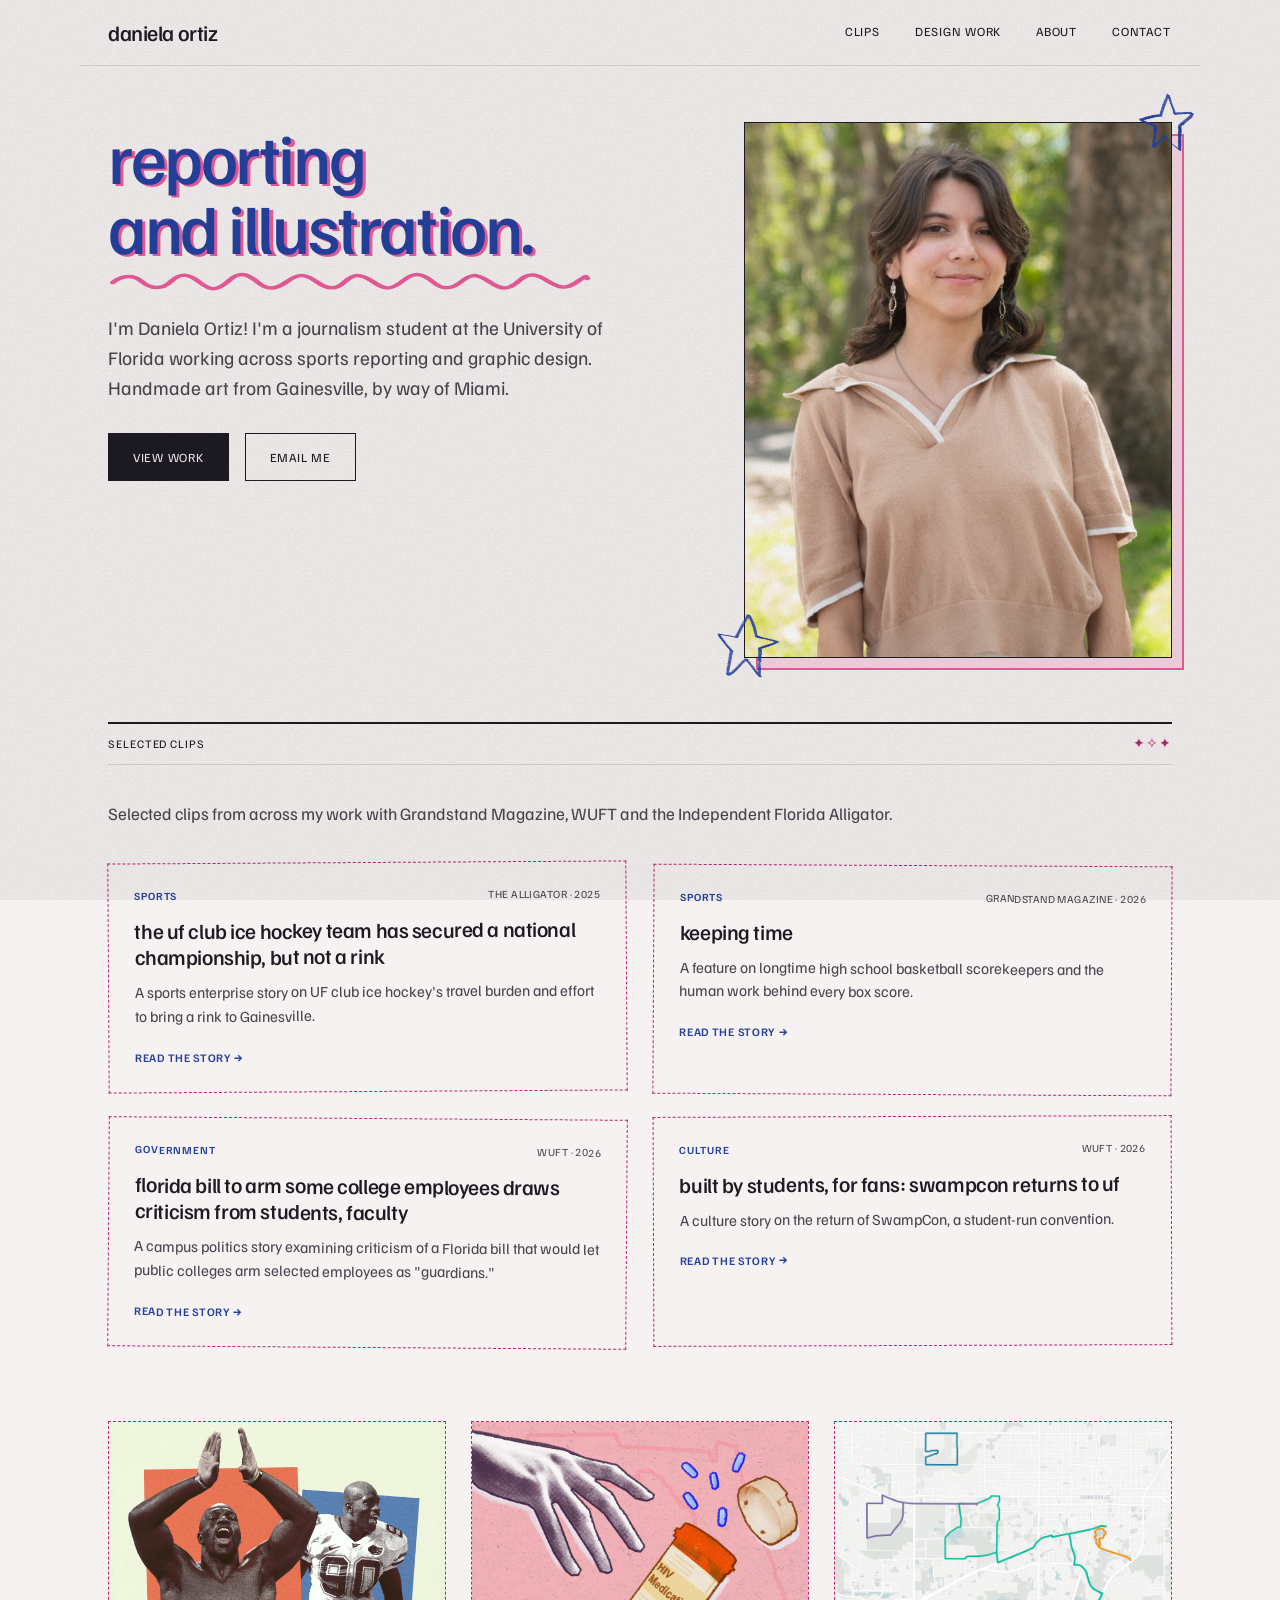
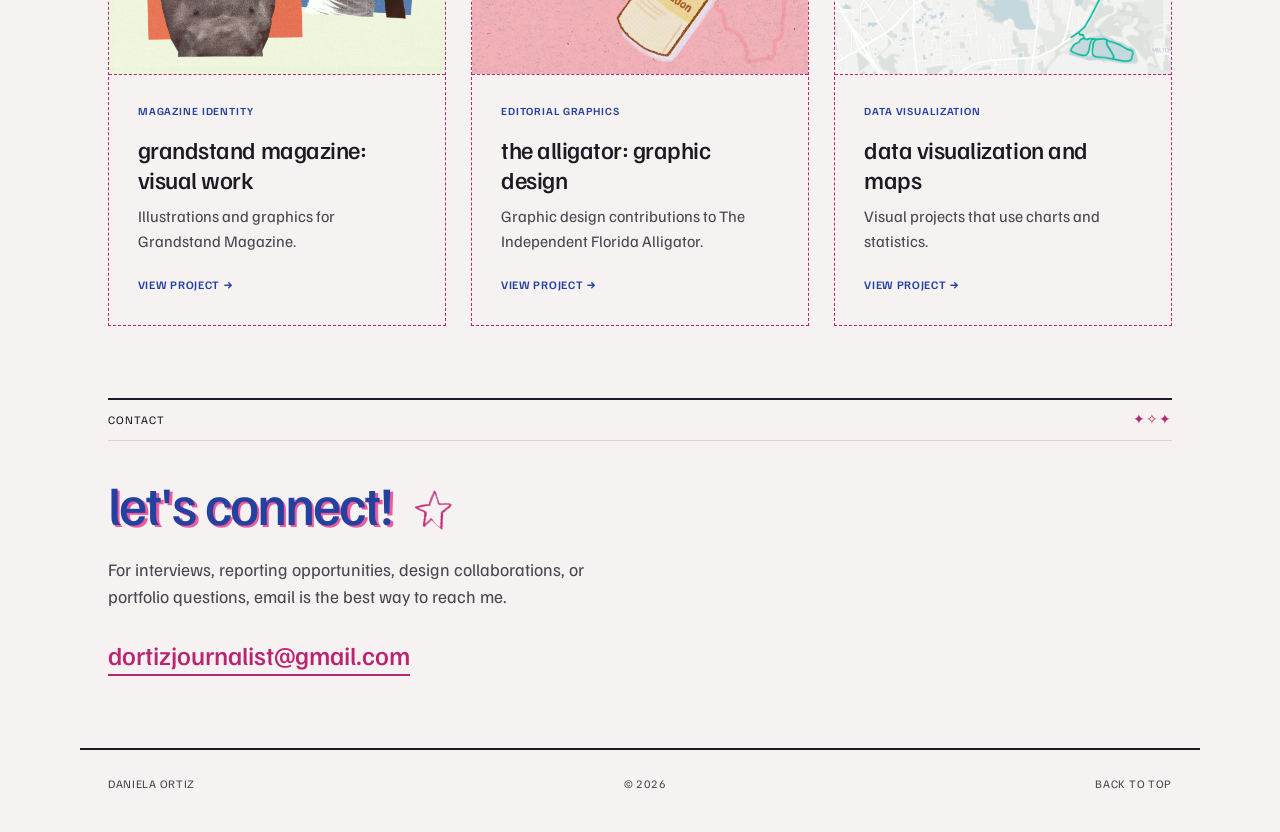
==== commit 76c64066: "Revise introduction paragraph in index.html Updated the introduction paragraph to improve clarity." ====
--- a/index.html
+++ b/index.html
@@ -31,7 +31,7 @@
   <section class="cover" id="top">
     <div class="cover-text" id="about">
       <h1>Reporting<br>and illustration.</h1>
-      <p class="dek">I'm Daniela Ortiz, a journalism student at the University of Florida working across sports reporting and graphic design. Handmade art. Live from Gainesville, by way of Miami.</p>
+      <p class="dek">I'm Daniela Ortiz! I'm a journalism student at the University of Florida working across sports reporting and graphic design. Handmade art from Gainesville, by way of Miami.</p>
       <div class="cover-actions">
         <a class="btn btn-primary" href="#clips">View work</a>
         <a class="btn btn-ghost" href="mailto:dortizjournalist@gmail.com">Email me</a>
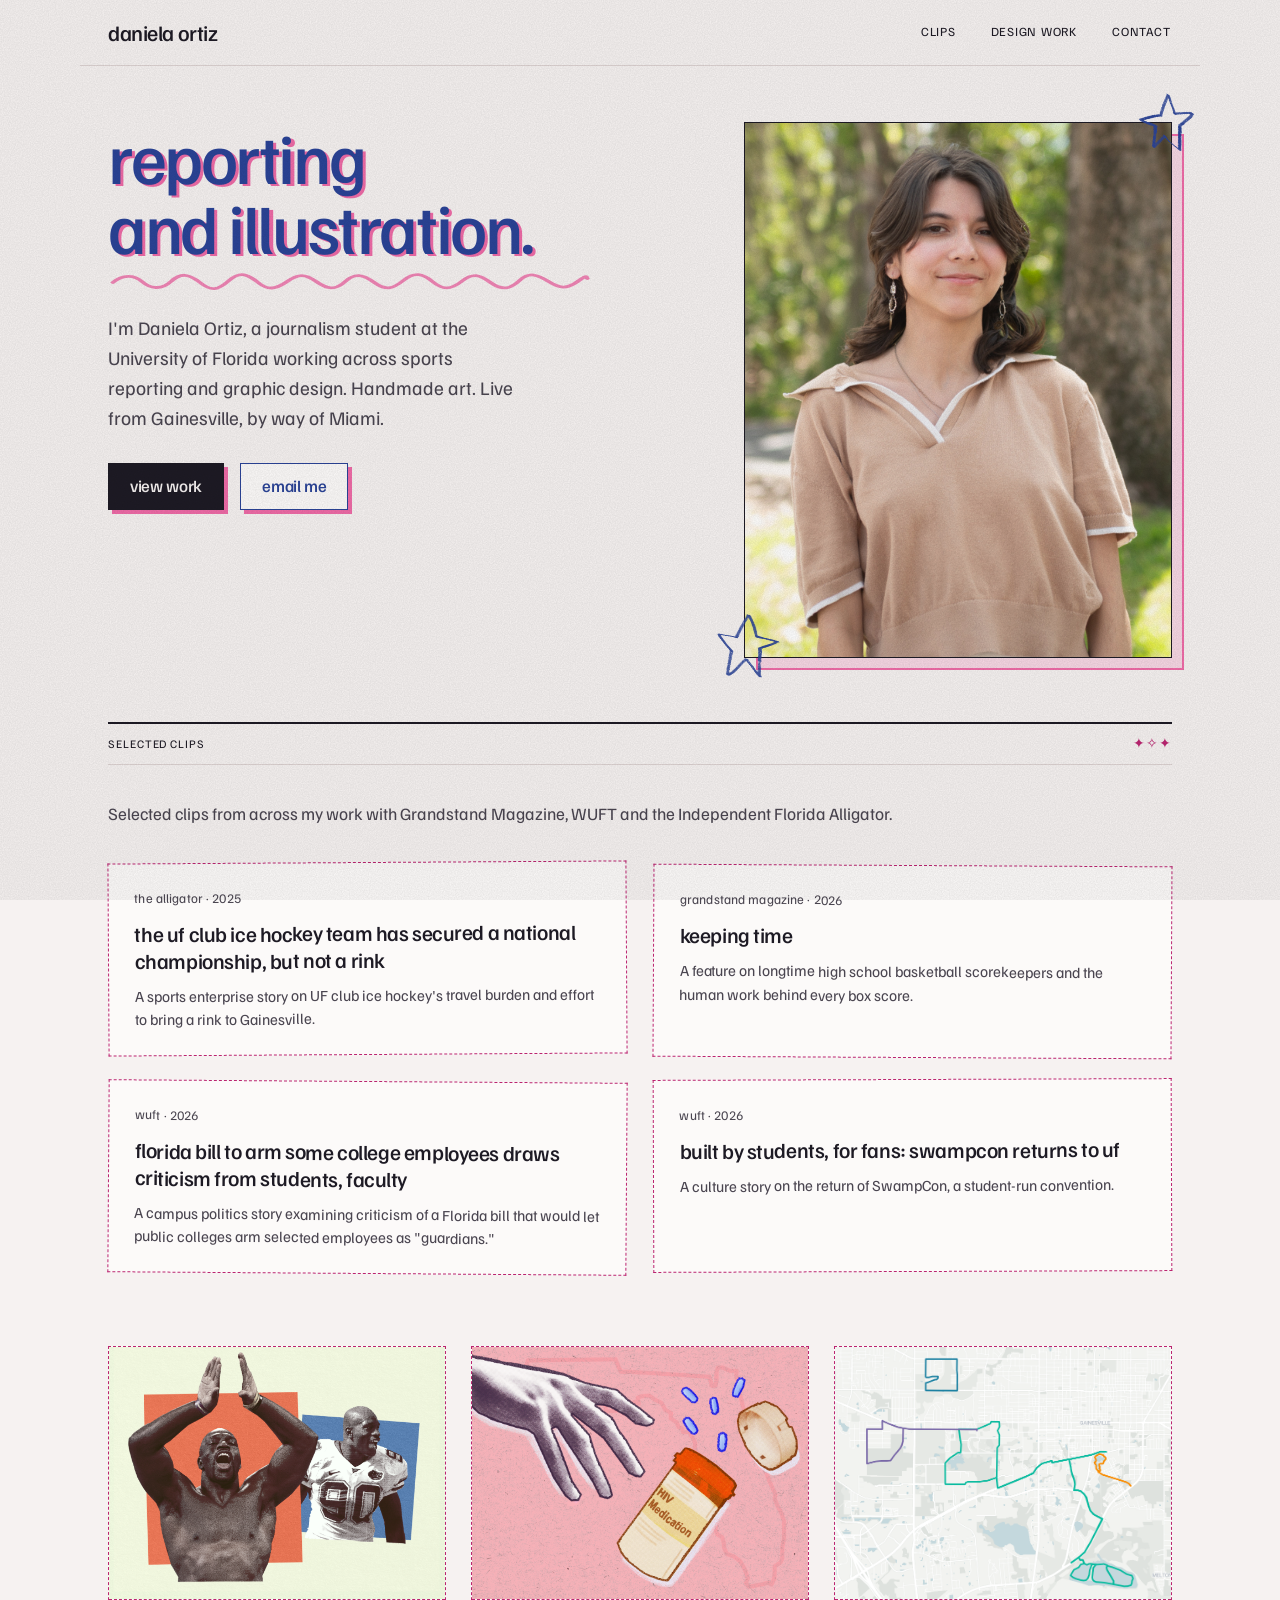
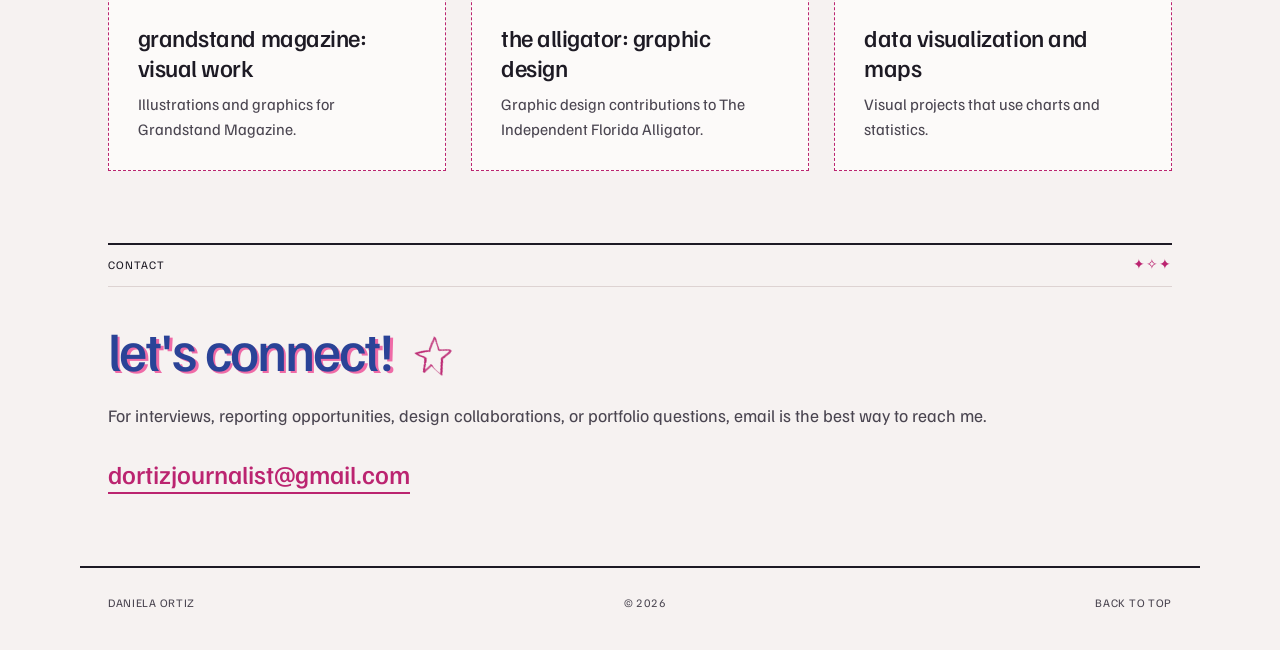
==== commit 915dd944: "Refactor index.html for content and link updates Removed unnecessary links and updated text for clar" ====
--- a/index.html
+++ b/index.html
@@ -20,7 +20,6 @@
   <div class="nav-links">
     <a href="#clips">Clips</a>
     <a href="#design">Design Work</a>
-    <a href="#about">About</a>
     <a href="#contact">Contact</a>
   </div>
 </nav>
@@ -31,7 +30,7 @@
   <section class="cover" id="top">
     <div class="cover-text" id="about">
       <h1>Reporting<br>and illustration.</h1>
-      <p class="dek">I'm Daniela Ortiz! I'm a journalism student at the University of Florida working across sports reporting and graphic design. Handmade art from Gainesville, by way of Miami.</p>
+      <p class="dek">I'm Daniela Ortiz, a journalism student at the University of Florida working across sports reporting and graphic design. Handmade art. Live from Gainesville, by way of Miami.</p>
       <div class="cover-actions">
         <a class="btn btn-primary" href="#clips">View work</a>
         <a class="btn btn-ghost" href="mailto:dortizjournalist@gmail.com">Email me</a>
@@ -53,42 +52,34 @@
     <div class="clippings">
       <article class="clip-card tag-sports">
         <div class="clip-head">
-          <span class="clip-tag">Sports</span>
           <span class="clip-meta">The Alligator · 2025</span>
         </div>
         <h3><a href="https://www.alligator.org/article/2025/09/the-uf-club-ice-hockey-team-has-secured-a-national-championship-but-not-a-rink">The UF club ice hockey team has secured a national championship, but not a rink</a></h3>
         <p>A sports enterprise story on UF club ice hockey's travel burden and effort to bring a rink to Gainesville.</p>
-        <a class="read-link" href="https://www.alligator.org/article/2025/09/the-uf-club-ice-hockey-team-has-secured-a-national-championship-but-not-a-rink">Read the story →</a>
       </article>
 
       <article class="clip-card tag-sports">
         <div class="clip-head">
-          <span class="clip-tag">Sports</span>
           <span class="clip-meta">Grandstand Magazine · 2026</span>
         </div>
         <h3><a href="https://www.grandstandmag.com/features/high-school-basketball-scorekeepers-gainesville-santa-fe/">Keeping Time</a></h3>
         <p>A feature on longtime high school basketball scorekeepers and the human work behind every box score.</p>
-        <a class="read-link" href="https://www.grandstandmag.com/features/high-school-basketball-scorekeepers-gainesville-santa-fe/">Read the story →</a>
       </article>
 
       <article class="clip-card tag-government">
         <div class="clip-head">
-          <span class="clip-tag">Government</span>
           <span class="clip-meta">WUFT · 2026</span>
         </div>
         <h3><a href="https://www.wuft.org/politics/2026-04-06/florida-bill-to-arm-some-college-employees-draws-criticism-from-students-faculty">Florida bill to arm some college employees draws criticism from students, faculty</a></h3>
         <p>A campus politics story examining criticism of a Florida bill that would let public colleges arm selected employees as "guardians."</p>
-        <a class="read-link" href="https://www.wuft.org/politics/2026-04-06/florida-bill-to-arm-some-college-employees-draws-criticism-from-students-faculty">Read the story →</a>
       </article>
 
       <article class="clip-card tag-culture">
         <div class="clip-head">
-          <span class="clip-tag">Culture</span>
           <span class="clip-meta">WUFT · 2026</span>
         </div>
         <h3><a href="https://www.wuft.org/text/2026-02-28/built-by-students-for-fans-swampcon-returns-to-campus">Built by students, for fans: SwampCon returns to UF</a></h3>
         <p>A culture story on the return of SwampCon, a student-run convention.</p>
-        <a class="read-link" href="https://www.wuft.org/text/2026-02-28/built-by-students-for-fans-swampcon-returns-to-campus">Read the story →</a>
       </article>
     </div>
   </section>
@@ -99,30 +90,24 @@
     <a class="card-thumb" href="grandstand-visual-identity.html" tabindex="-1" aria-hidden="true">
       <img src="assets/thad.png" alt="">
     </a>
-    <span class="design-tag">Magazine Identity</span>
     <h3><a href="grandstand-visual-identity.html">Grandstand Magazine: Visual Work</a></h3>
     <p>Illustrations and graphics for Grandstand Magazine.</p>
-    <a class="read-link" href="grandstand-visual-identity.html">View project →</a>
   </article>
 
   <article class="design-card">
     <a class="card-thumb" href="alligator-graphic-design.html" tabindex="-1" aria-hidden="true">
       <img src="assets/hiv-funding.png" alt="">
     </a>
-    <span class="design-tag">Editorial Graphics</span>
     <h3><a href="alligator-graphic-design.html">The Alligator: Graphic Design</a></h3>
     <p>Graphic design contributions to The Independent Florida Alligator.</p>
-    <a class="read-link" href="alligator-graphic-design.html">View project →</a>
   </article>
 
   <article class="design-card">
     <a class="card-thumb" href="data-visualization.html" tabindex="-1" aria-hidden="true">
       <img src="assets/dw.png" alt="">
     </a>
-    <span class="design-tag">Data Visualization</span>
     <h3><a href="data-visualization.html">Data Visualization and Maps</a></h3>
     <p>Visual projects that use charts and statistics.</p>
-    <a class="read-link" href="data-visualization.html">View project →</a>
   </article>
 </div>
   </section>
--- a/style.css
+++ b/style.css
@@ -21,10 +21,11 @@
   --ink-soft:#4a4550;
   --paper:#f6f2f1;
   --paper-2:#ece5e4;
-  --pink:#ec5c9c;      /* fills and offsets — too light for small text */
+  --card:#fcfaf9;      /* card stock, a step lighter than the page */
+  --pink:#ef6ba7;      /* fills and offsets — too light for small text */
   --pink-ink:#bb2470;  /* pink for text and thin rules */
   --pink-soft:#f6d6e3;
-  --blue:#2541a0;      /* deep cobalt */
+  --blue:#2a4397;      /* deep cobalt */
   --line:#ddd3d2;
   --grain:url("data:image/svg+xml,%3Csvg xmlns='http://www.w3.org/2000/svg' width='200' height='200'%3E%3Cfilter id='n'%3E%3CfeTurbulence type='fractalNoise' baseFrequency='.85' numOctaves='3' stitchTiles='stitch'/%3E%3CfeColorMatrix values='0 0 0 0 0 0 0 0 0 0 0 0 0 0 0 0 0 0 .55 0'/%3E%3C/filter%3E%3Crect width='100%25' height='100%25' filter='url(%23n)'/%3E%3C/svg%3E");
   --max:1120px;
@@ -129,10 +130,10 @@
 .cover h1::after{
   content:""; display:block;
   width:min(7em, 100%); height:.32em; margin-top:.14em;
-  background:var(--pink);
+  background:var(--pink); opacity:.8;
   -webkit-mask:var(--squiggle) left center/100% 100% no-repeat;
   mask:var(--squiggle) left center/100% 100% no-repeat;
-  --squiggle:url("data:image/svg+xml,%3Csvg xmlns='http://www.w3.org/2000/svg' viewBox='0 0 300 24' preserveAspectRatio='none'%3E%3Cpath d='M3 13 C9 5 16 5 21 12 S33 21 39 12 S50 4 57 13 S68 21 75 11 S87 5 93 13 S104 20 111 12 S122 4 129 12 S141 21 147 12 S158 5 165 13 S176 20 183 11 S195 4 201 12 S212 21 219 12 S230 5 237 13 S249 20 255 11 S266 5 273 12 S284 20 291 12 S296 8 297 9' fill='none' stroke='black' stroke-width='3.5' stroke-linecap='round'/%3E%3C/svg%3E");
+  --squiggle:url("data:image/svg+xml,%3Csvg xmlns='http://www.w3.org/2000/svg' viewBox='0 0 300 24' preserveAspectRatio='none'%3E%3Cpath d='M3 13 C9 5 16 5 21 12 S33 21 39 12 S50 4 57 13 S68 21 75 11 S87 5 93 13 S104 20 111 12 S122 4 129 12 S141 21 147 12 S158 5 165 13 S176 20 183 11 S195 4 201 12 S212 21 219 12 S230 5 237 13 S249 20 255 11 S266 5 273 12 S284 20 291 12 S296 8 297 9' fill='none' stroke='black' stroke-width='2.8' stroke-linecap='round'/%3E%3C/svg%3E");
 }
 @keyframes squiggle-wobble{
   0%  {transform:none;}
@@ -141,20 +142,24 @@
 }
 .cover h1:hover::after{animation:squiggle-wobble .45s step-end infinite;}
 .dek{
-  font-size:1.2rem; color:var(--ink-soft); max-width:46ch; text-wrap:pretty;
+  font-size:1.2rem; color:var(--ink-soft); max-width:38ch; text-wrap:pretty;
   margin:0 0 1.9rem;
 }
 .cover-actions{display:flex; gap:1rem; flex-wrap:wrap; margin-bottom:2.2rem;}
+/* lowercase display type + the same pink misregistration as the headlines;
+   hover presses the button down into its offset */
 .btn{
-  font-family:var(--mono); font-size:.78rem; letter-spacing:.06em;
-  text-transform:uppercase; padding:.85rem 1.5rem;
-  border:1.5px solid var(--ink); transition:background .15s, color .15s;
+  font-family:var(--display); font-size:1.05rem; font-weight:500;
+  letter-spacing:-.01em; text-transform:lowercase;
+  padding:.6rem 1.3rem;
+  border:1.5px solid var(--blue);
+  box-shadow:4px 4px 0 var(--pink);
+  transition:transform .12s, box-shadow .12s;
   display:inline-block;
 }
-.btn-primary{background:var(--ink); color:var(--paper);}
-.btn-primary:hover{background:var(--pink); border-color:var(--pink); color:var(--ink);}
-.btn-ghost{background:transparent; color:var(--ink);}
-.btn-ghost:hover{background:var(--ink); color:var(--paper);}
+.btn:hover{transform:translate(3px, 3px); box-shadow:1px 1px 0 var(--pink);}
+.btn-primary{background:var(--ink); border-color:var(--ink); color:var(--paper);}
+.btn-ghost{background:var(--card); color:var(--blue);}
 .byline{
   font-family:var(--mono); font-size:.72rem; letter-spacing:.08em;
   text-transform:uppercase; color:var(--ink-soft);
@@ -268,8 +273,8 @@
 .tag-government .clip-tag{color:var(--blue);}
 .tag-culture .clip-tag{color:var(--blue);}
 .clip-meta{
-  font-family:var(--mono); font-size:.68rem; letter-spacing:.04em;
-  text-transform:uppercase; color:var(--ink-soft);
+  font-family:var(--mono); font-size:.82rem; letter-spacing:.01em;
+  text-transform:lowercase; color:var(--ink-soft);
 }
 .clip-card h3{
   font-family:var(--display); font-weight:500; font-size:1.32rem;
@@ -282,7 +287,7 @@
   margin:0 0 .8rem; line-height:1.2;
 }
 .clip-card{
-  background:transparent;
+  background:var(--card);
   border:1.8px dashed var(--pink-ink);
   padding:1.5rem 1.6rem;
 }
@@ -294,12 +299,7 @@
 .clip-card:hover{transform:rotate(0) translateY(-2px);}
 .clip-card h3 a:hover{color:var(--blue);}
 .clip-card p{font-size:.96rem; color:var(--ink-soft); margin:0 0 1rem;}
-.read-link{
-  font-family:var(--mono); font-size:.72rem; letter-spacing:.06em;
-  text-transform:uppercase; color:var(--blue); font-weight:600;
-  display:inline-block; transition:transform .15s;
-}
-.read-link:hover{transform:translateX(3px);}
+.clip-card p:last-child, .design-card p:last-child{margin-bottom:0;}
 
 /* ---------- DESIGN WORK ---------- */
 .card-thumb{
@@ -330,9 +330,9 @@
 .design-card{
   border:1.5px dashed var(--pink-ink);
   padding:1.8rem;
-  background:transparent;
-}
-.design-card h3 a:hover{color:var(--pink-ink);}
+  background:var(--card);
+}
+.design-card h3 a:hover{color:var(--blue);}
 .design-card p{color:var(--ink-soft); margin:0 0 1.1rem;}
 
 .clip-card h3,
@@ -359,7 +359,7 @@
   transform:rotate(var(--r));
 }
 .contact-section h2:hover::after{animation:star-wobble .45s step-end infinite;}
-.contact-section p{font-size:1.1rem; color:var(--ink-soft); max-width:52ch; margin:0 0 1.6rem;}
+.contact-section p{font-size:1.1rem; color:var(--ink-soft); max-width:none; margin:0 0 1.6rem; text-wrap:pretty;}
 .email-link{
   font-family:var(--display); font-size:1.6rem; font-weight:500;
   color:var(--pink-ink); border-bottom:2px solid var(--pink-ink);
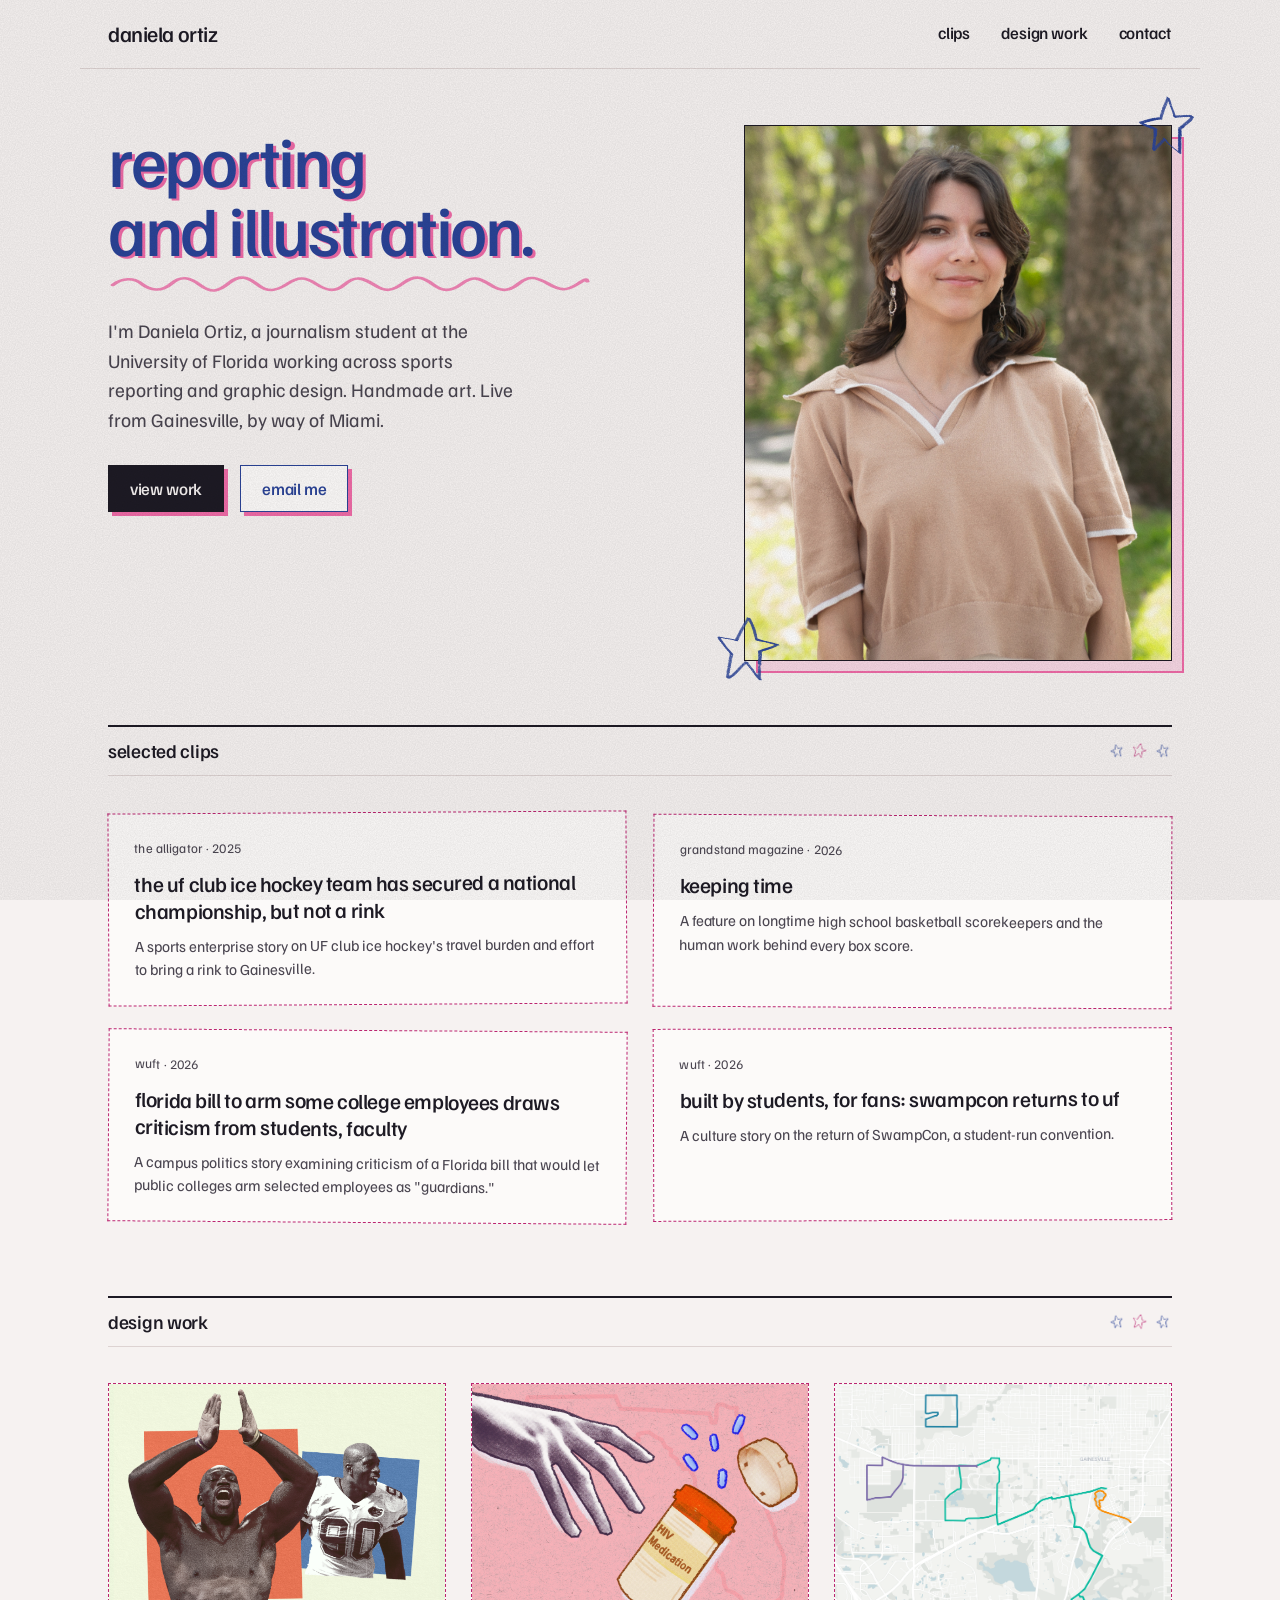
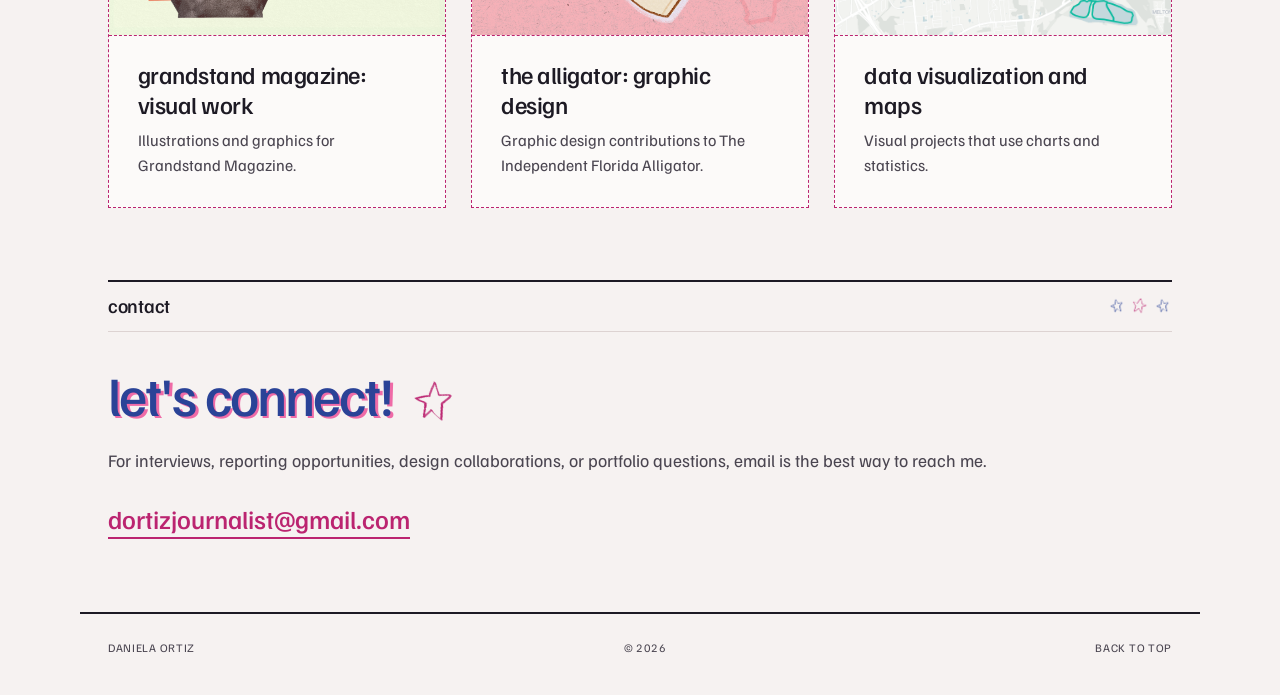
==== commit 56fb01cb: "Update clips section and add design work header Removed introductory paragraph from clips section an" ====
--- a/index.html
+++ b/index.html
@@ -47,8 +47,6 @@
     <div class="folio">
       <span class="folio-name">Selected Clips</span>
     </div>
-    <p class="section-intro">Selected clips from across my work with Grandstand Magazine, WUFT and the Independent Florida Alligator.</p>
-
     <div class="clippings">
       <article class="clip-card tag-sports">
         <div class="clip-head">
@@ -85,6 +83,9 @@
   </section>
 
   <section class="folio-section" id="design">
+    <div class="folio">
+      <span class="folio-name">Design Work</span>
+    </div>
   <div class="design-grid">
   <article class="design-card">
     <a class="card-thumb" href="grandstand-visual-identity.html" tabindex="-1" aria-hidden="true">
--- a/style.css
+++ b/style.css
@@ -97,10 +97,12 @@
 }
 .nav-links{
   display:flex;
-  gap:2rem;
-  font-size:.78rem;
-  letter-spacing:.06em;
-  text-transform:uppercase;
+  gap:1.75rem;
+  font-family:var(--display);
+  font-size:1.05rem;
+  font-weight:500;
+  letter-spacing:-.01em;
+  text-transform:lowercase;
 }
 .nav-links a{padding:.25rem .1rem; border-bottom:2px solid transparent;}
 .nav-links a:hover{border-bottom-color:var(--pink-ink);}
@@ -232,20 +234,30 @@
 .folio{
   display:flex; justify-content:space-between; align-items:baseline;
   border-top:2px solid var(--ink); border-bottom:1px solid var(--line);
-  padding:.7rem 0; margin-bottom:2.2rem;
-  font-family:var(--mono); font-size:.72rem; letter-spacing:.08em;
-  text-transform:uppercase;
+  padding:.6rem 0; margin-bottom:2.2rem;
+  font-family:var(--display); font-size:1.2rem; font-weight:500;
+  letter-spacing:-.015em; text-transform:lowercase;
 }
 .folio-num{color:var(--pink-ink); font-weight:600;}
 .folio-name{color:var(--ink);}
 .folio-page{color:var(--ink-soft);}
 
 .folio::after{
-  content:"✦✧✦";
-  margin-left:auto;
-  color:var(--pink-ink);
-  font-size:.9rem;
-  line-height:1;
+  content:"";
+  margin-left:auto; align-self:center;
+  /* three hand-drawn stars, blue / pink / blue: one mask layer per star,
+     colored by thirds of the background */
+  width:4rem; height:1.15rem;
+  background:linear-gradient(to right,
+    var(--blue) 0 33.3%, var(--pink-ink) 33.3% 66.6%, var(--blue) 66.6%);
+  -webkit-mask:
+    url("assets/star-1.png") left center/contain no-repeat,
+    url("assets/star-2.png") center/contain no-repeat,
+    url("assets/star-1.png") right center/contain no-repeat;
+  mask:
+    url("assets/star-1.png") left center/contain no-repeat,
+    url("assets/star-2.png") center/contain no-repeat,
+    url("assets/star-1.png") right center/contain no-repeat;
 }
 
 .lead-graf{font-size:1.15rem; color:var(--ink-soft); text-wrap:pretty;}
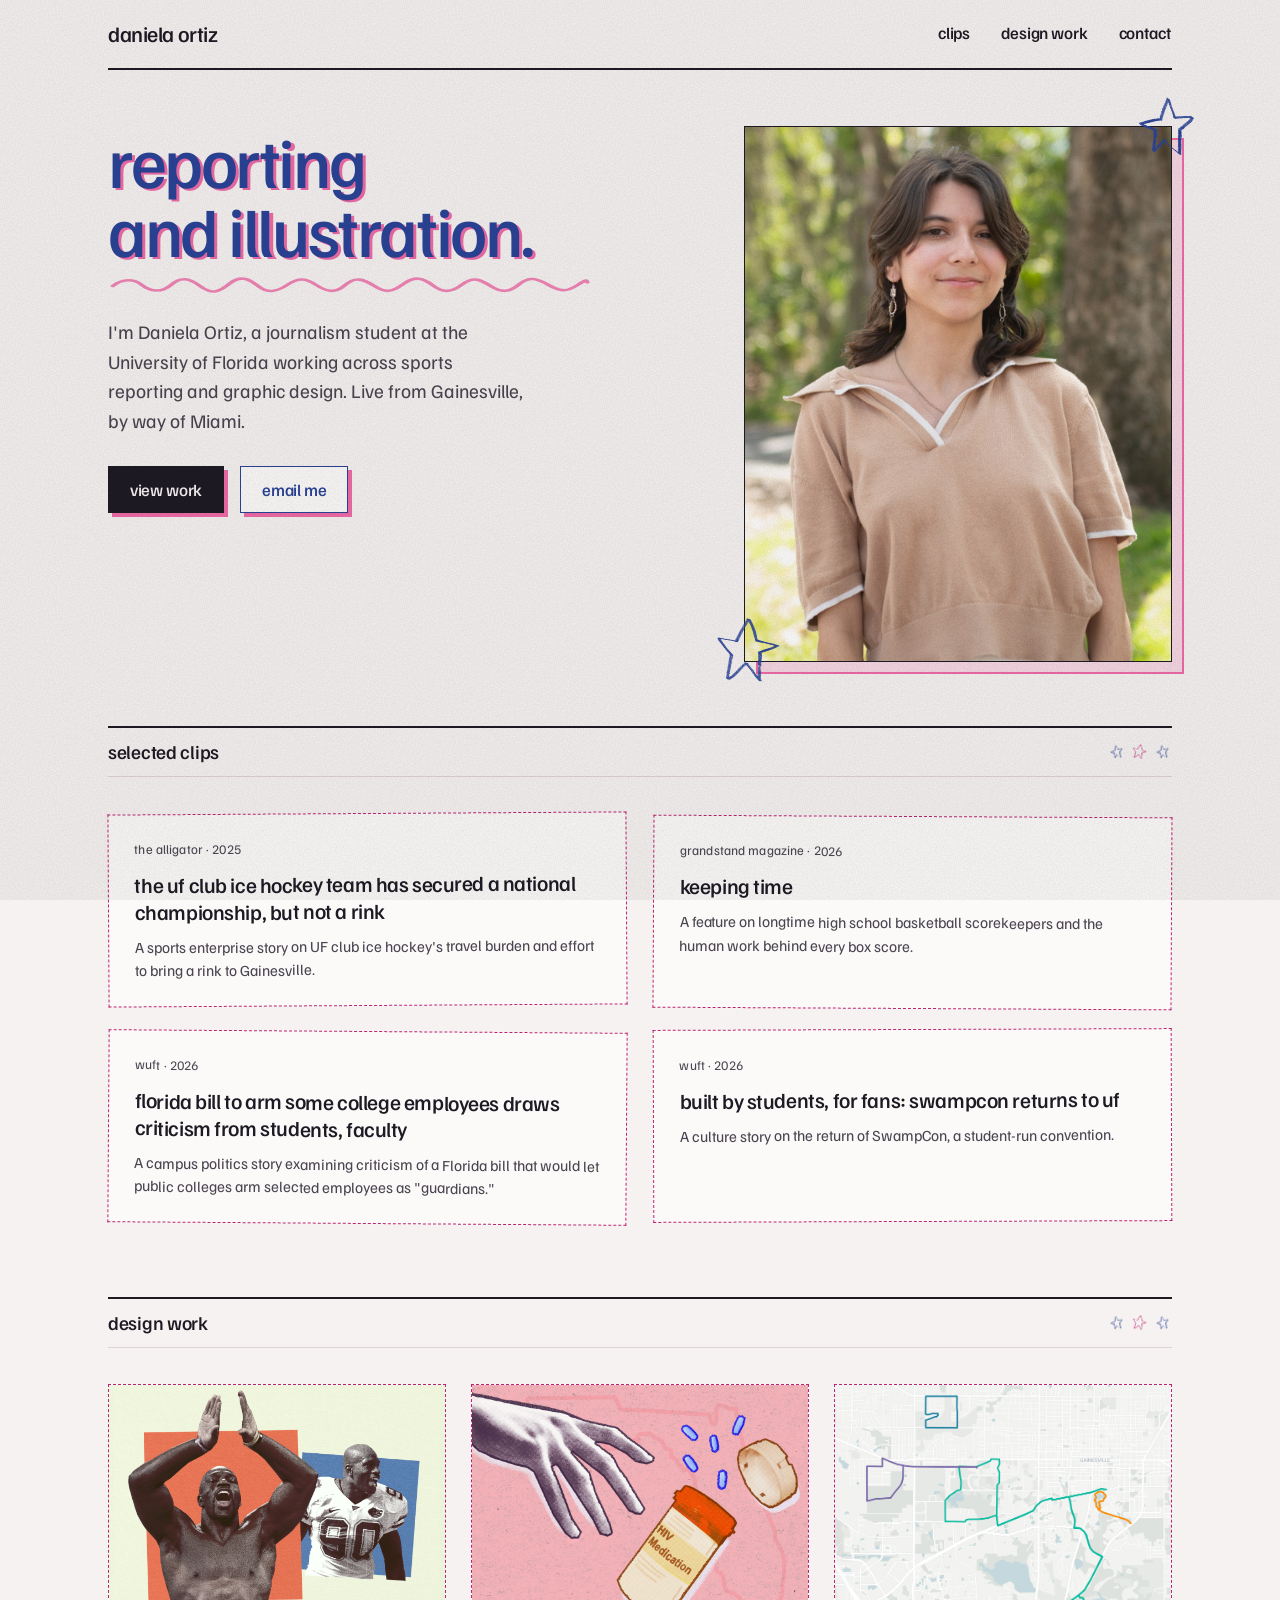
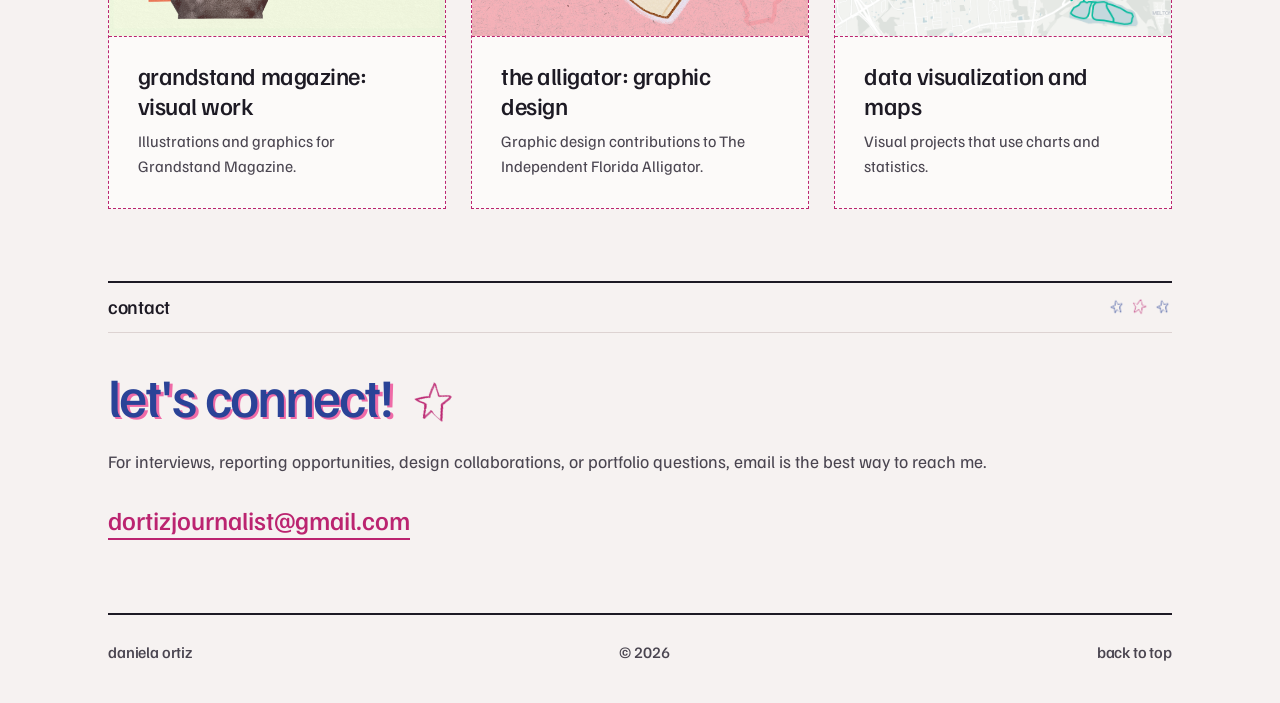
==== commit dd48687a: "Update introduction paragraph in index.html Removed 'Handmade art.' from the introduction paragraph." ====
--- a/index.html
+++ b/index.html
@@ -30,7 +30,7 @@
   <section class="cover" id="top">
     <div class="cover-text" id="about">
       <h1>Reporting<br>and illustration.</h1>
-      <p class="dek">I'm Daniela Ortiz, a journalism student at the University of Florida working across sports reporting and graphic design. Handmade art. Live from Gainesville, by way of Miami.</p>
+      <p class="dek">I'm Daniela Ortiz, a journalism student at the University of Florida working across sports reporting and graphic design. Live from Gainesville, by way of Miami.</p>
       <div class="cover-actions">
         <a class="btn btn-primary" href="#clips">View work</a>
         <a class="btn btn-ghost" href="mailto:dortizjournalist@gmail.com">Email me</a>
--- a/style.css
+++ b/style.css
@@ -76,10 +76,12 @@
   align-items:center;
   flex-wrap:wrap;
   gap:1rem;
-  padding:1rem 1.75rem;
-  max-width:var(--max);
+  /* inset like the footer so the rule lines up with the text edges */
+  padding:1rem 0;
+  width:calc(100% - 3.5rem);
+  max-width:calc(var(--max) - 3.5rem);
   margin:0 auto;
-  border-bottom:1px solid var(--line);
+  border-bottom:2px solid var(--ink);
   background:var(--paper);
   position:sticky; top:0; z-index:10;
 }
@@ -381,8 +383,9 @@
 
 /* ---------- PROJECT / SUBPAGES ---------- */
 .breadcrumb{
-  font-family:var(--mono); font-size:.72rem; letter-spacing:.06em;
-  text-transform:uppercase; color:var(--ink-soft); margin:0 0 1.2rem;
+  font-family:var(--display); font-size:1rem; font-weight:500;
+  letter-spacing:-.01em; text-transform:lowercase;
+  color:var(--ink-soft); margin:0 0 1.2rem;
 }
 .breadcrumb a:hover{color:var(--pink-ink);}
 
@@ -465,13 +468,13 @@
 .gallery-figure figcaption em{color:var(--ink); font-style:normal; font-weight:600;}
 
 .caption-link{
-  display:block;
+  display:inline-block;
   margin-top:.5rem;
-  font-size:.72rem;
-  letter-spacing:.06em;
-  text-transform:uppercase;
-  font-weight:600;
-  color:var(--blue);
+  font-family:var(--display); font-size:.95rem; font-weight:500;
+  letter-spacing:-.01em; text-transform:lowercase;
+  color:var(--ink);
+  text-decoration:underline; text-decoration-color:var(--blue);
+  text-decoration-thickness:1.5px; text-underline-offset:.22em;
   transition:color .15s;
 }
 .caption-link:hover{
@@ -481,8 +484,8 @@
 .viz-list{display:grid; gap:1.8rem; max-width:800px; margin:1.6rem auto 0;}
 .viz-card{background:var(--paper-2); padding:1.6rem 1.7rem;}
 .viz-tag{
-  font-family:var(--mono); font-size:.68rem; letter-spacing:.08em;
-  text-transform:uppercase; font-weight:600; color:var(--blue);
+  font-family:var(--display); font-size:.95rem; letter-spacing:-.01em;
+  text-transform:lowercase; font-weight:500; color:var(--blue);
   display:block; margin-bottom:.8rem;
 }
 .viz-card p{font-size:.98rem; color:var(--ink-soft); margin:0 0 1.2rem; max-width:65ch;}
@@ -500,13 +503,13 @@
 
 /* ---------- FOOTER ---------- */
 .site-footer{
-  max-width:var(--max); margin:0 auto;
+  width:calc(100% - 3.5rem); max-width:calc(var(--max) - 3.5rem); margin:0 auto;
   display:flex; justify-content:space-between; align-items:center;
   flex-wrap:wrap; gap:.8rem;
   border-top:2px solid var(--ink);
-  padding:1.6rem 1.75rem 2.4rem;
-  font-family:var(--mono); font-size:.72rem; letter-spacing:.06em;
-  text-transform:uppercase; color:var(--ink-soft);
+  padding:1.6rem 0 2.4rem;
+  font-family:var(--display); font-size:1rem; font-weight:500;
+  letter-spacing:-.01em; text-transform:lowercase; color:var(--ink-soft);
 }
 .site-footer a:hover{color:var(--pink-ink);}
 
